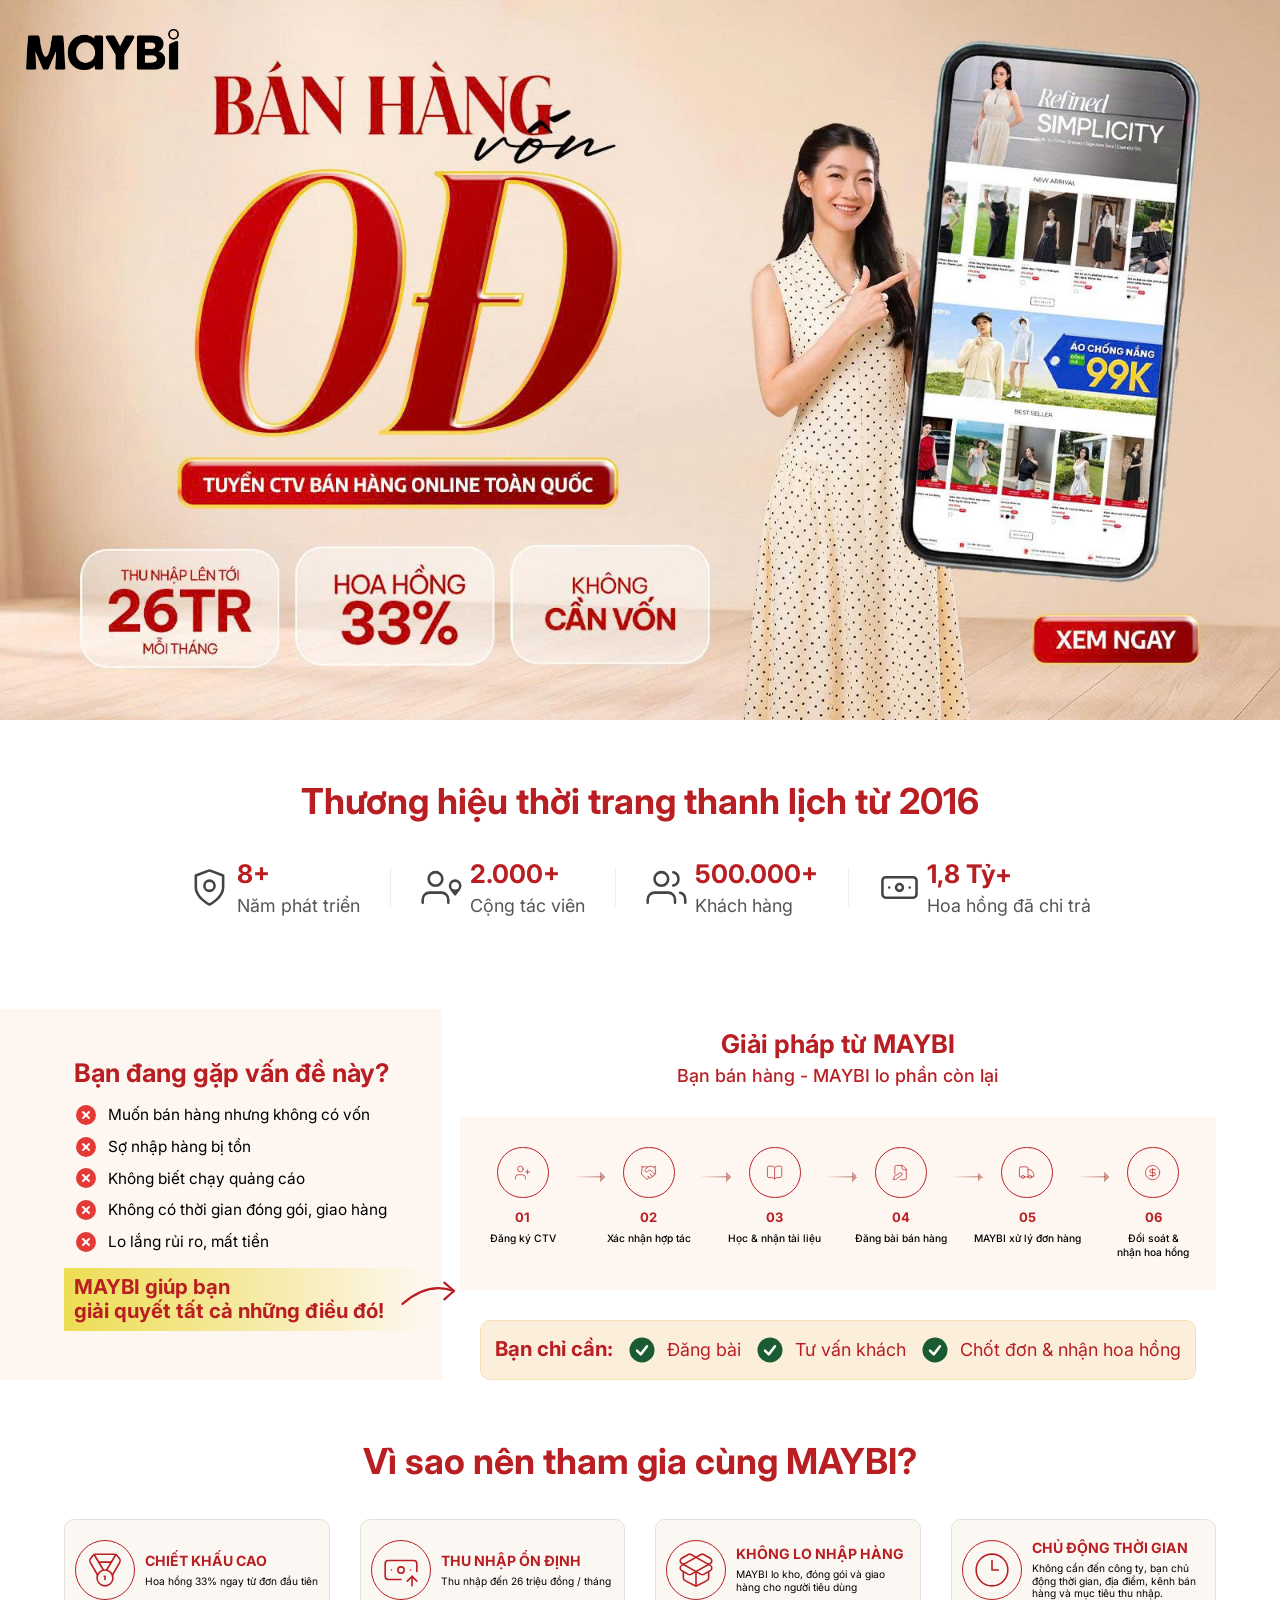
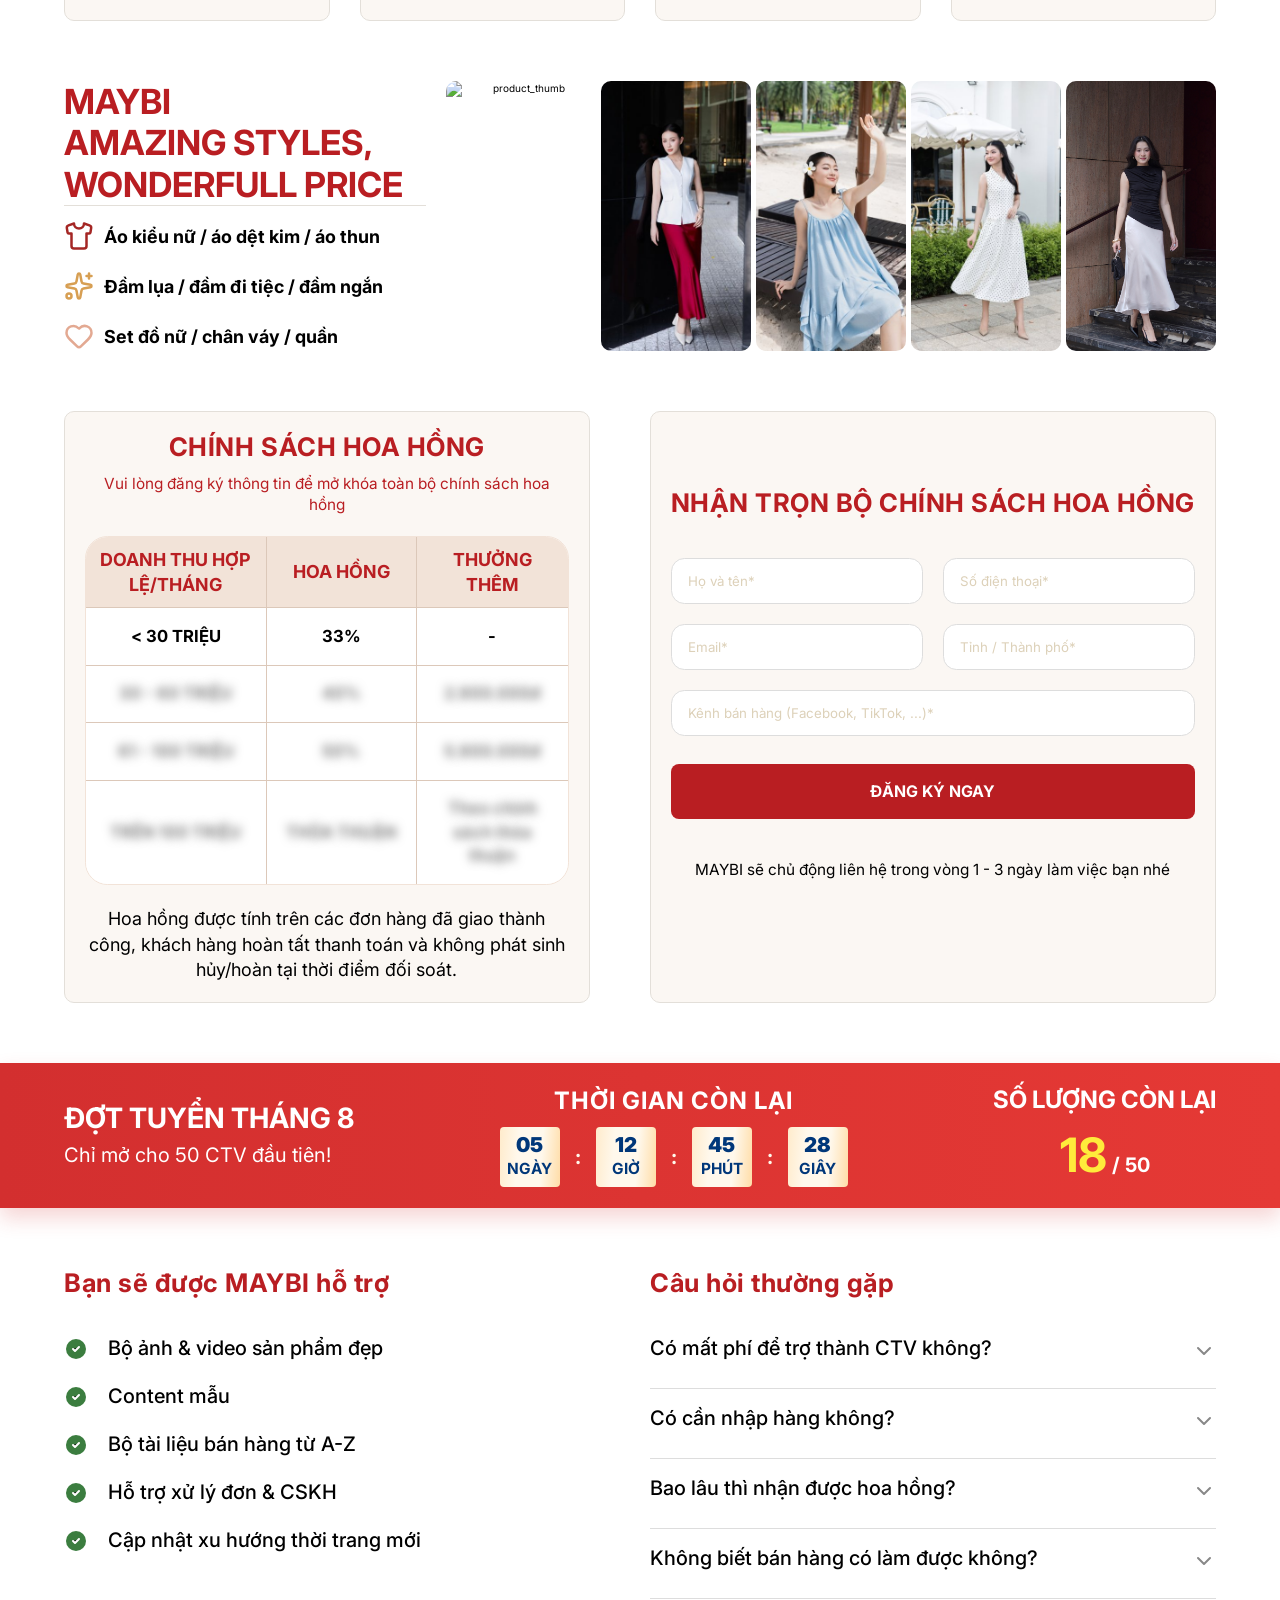
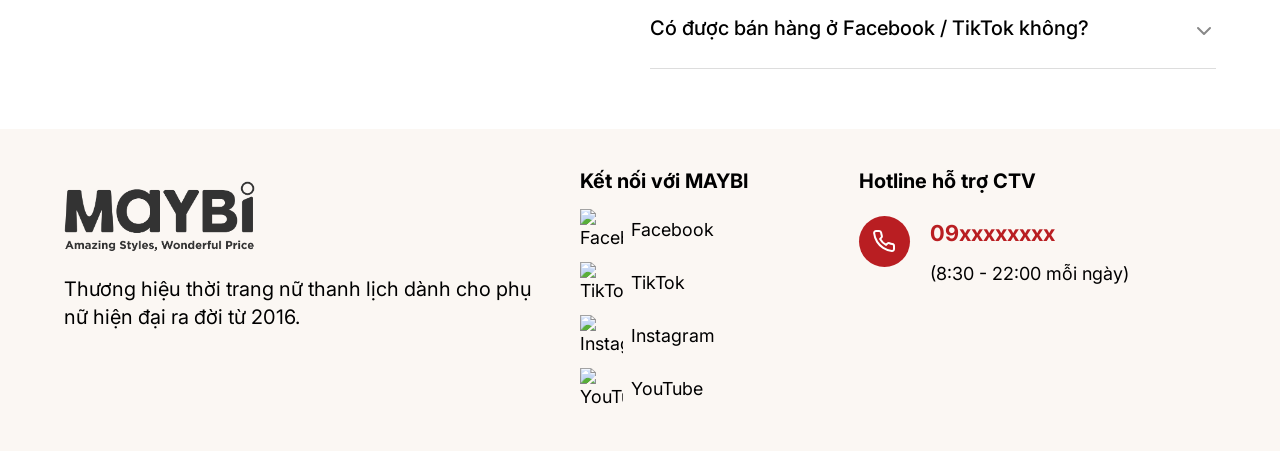
==== index2.html @ 133c983a "js" ====
<!DOCTYPE html>
<html lang="en">

<head>
    <meta charset='utf-8'>
    <meta name='viewport' content='width=device-width, initial-scale=1'>
    <title>Maybi CTV</title>
    <link rel='stylesheet' href='css/default.css'>
    <link rel='stylesheet' href='css/style2.css'>
    <link rel='stylesheet' href='css/responsive2.css'>
</head>

<body>
    <svg style="display: none;">
        <defs>
            <symbol id="icon-years" viewBox="0 0 24 24" fill="none" stroke="currentColor" stroke-width="1.5"
                stroke-linecap="round" stroke-linejoin="round">
                <path d="M12 22s8-4 8-10V5l-8-3-8 3v7c0 6 8 10 8 10z"></path>
                <circle cx="12" cy="11" r="3"></circle>
            </symbol>
            <symbol id="icon-customer" viewBox="0 0 24 24" fill="none" stroke="currentColor" stroke-width="1.5"
                stroke-linecap="round" stroke-linejoin="round">
                <path d="M17 21v-2a4 4 0 0 0-4-4H5a4 4 0 0 0-4 4v2"></path>
                <circle cx="9" cy="7" r="4"></circle>
                <path d="M23 21v-2a4 4 0 0 0-3-3.87"></path>
                <path d="M16 3.13a4 4 0 0 1 0 7.75"></path>
            </symbol>
            <symbol id="icon-order" viewBox="0 0 24 24" fill="none" stroke="currentColor" stroke-width="1.5"
                stroke-linecap="round" stroke-linejoin="round">
                <path
                    d="M21 16V8a2 2 0 0 0-1-1.73l-7-4a2 2 0 0 0-2 0l-7 4A2 2 0 0 0 3 8v8a2 2 0 0 0 1 1.73l7 4a2 2 0 0 0 2 0l7-4A2 2 0 0 0 21 16z">
                </path>
                <polyline points="3.27 6.96 12 12.01 20.73 6.96"></polyline>
                <line x1="12" y1="22.08" x2="12" y2="12"></line>
            </symbol>
            <symbol id="icon-ctv" viewBox="0 0 24 24" fill="none" stroke="currentColor" stroke-width="1.5"
                stroke-linecap="round" stroke-linejoin="round">
                <path d="M16 21v-2a4 4 0 0 0-4-4H5a4 4 0 0 0-4 4v2"></path>
                <circle cx="8.5" cy="7" r="4"></circle>
                <circle cx="20" cy="11" r="3"></circle>
                <path d="M18.1 13.5l1.9 2.5 1.9-2.5"></path>
            </symbol>
            <symbol id="icon-bonus" viewBox="0 0 24 24" fill="none" stroke="currentColor" stroke-width="1.5"
                stroke-linecap="round" stroke-linejoin="round">
                <rect x="2" y="6" width="20" height="12" rx="2"></rect>
                <circle cx="12" cy="12" r="2"></circle>
                <path d="M6 12h.01M18 12h.01"></path>
            </symbol>
            <symbol id="icon-cancel" viewBox="0 0 24 24" fill="none" stroke="currentColor" stroke-width="1.5"
                stroke-linecap="round" stroke-linejoin="round">
                <circle cx="12" cy="12" r="10" fill="#E53935" stroke="none"></circle>
                <path d="M15 9L9 15" stroke="#ffffff" stroke-width="2"></path>
                <path d="M9 9L15 15" stroke="#ffffff" stroke-width="2"></path>
            </symbol>
            <symbol id="icon-curved-arrow" viewBox="0 0 100 50" fill="none" stroke="currentColor" stroke-width="3.5"
                stroke-linecap="round" stroke-linejoin="round">
                <path d="M 10 45 Q 50 10, 90 25"></path>
                <path d="M 75 12 L 90 25 L 75 38"></path>
            </symbol>
            <symbol id="icon-check-circle" viewBox="0 0 24 24" fill="none" stroke="currentColor" stroke-width="1.5"
                stroke-linecap="round" stroke-linejoin="round">
                <circle cx="12" cy="12" r="10" fill="var(--text-green)" stroke="none"></circle>
                <path d="M8 12.5 L11 15.5 L16 9" stroke="#ffffff" stroke-width="2"></path>
            </symbol>
            <!-- shirt -->
            <symbol id="icon-shirt" viewBox="0 0 24 24" fill="none" stroke="currentColor" stroke-width="2"
                stroke-linecap="round" stroke-linejoin="round">
                <path
                    d="M20.38 3.46L16 2a4 4 0 0 1-8 0L3.62 3.46a2 2 0 0 0-1.34 2.23l.58 3.47a1 1 0 0 0 .99.84H6v10c0 1.1.9 2 2 2h8a2 2 0 0 0 2-2V10h2.15a1 1 0 0 0 .99-.84l.58-3.47a2 2 0 0 0-1.34-2.23z" />
            </symbol>
            <!-- sparkles -->
            <symbol id="icon-sparkles" viewBox="0 0 24 24" fill="none" stroke="currentColor" stroke-width="2"
                stroke-linecap="round" stroke-linejoin="round">
                <path
                    d="M11.017 2.814a1 1 0 0 1 1.966 0l1.051 5.558a2 2 0 0 0 1.594 1.594l5.558 1.051a1 1 0 0 1 0 1.966l-5.558 1.051a2 2 0 0 0-1.594 1.594l-1.051 5.558a1 1 0 0 1-1.966 0l-1.051-5.558a2 2 0 0 0-1.594-1.594l-5.558-1.051a1 1 0 0 1 0-1.966l5.558-1.051a2 2 0 0 0 1.594-1.594z" />
                <path d="M20 2v4" />
                <path d="M22 4h-4" />
                <circle cx="4" cy="20" r="2" />
            </symbol>
            <!-- heart -->
            <symbol id="icon-heart" viewBox="0 0 24 24" fill="none" stroke="currentColor" stroke-width="2"
                stroke-linecap="round" stroke-linejoin="round">
                <path
                    d="M2 9.5a5.5 5.5 0 0 1 9.591-3.676.56.56 0 0 0 .818 0A5.49 5.49 0 0 1 22 9.5c0 2.29-1.5 4-3 5.5l-5.492 5.313a2 2 0 0 1-3 .019L5 15c-1.5-1.5-3-3.2-3-5.5" />
            </symbol>
            <!-- medal -->
            <symbol id="icon-medal" viewBox="0 0 24 24" fill="none" stroke="currentColor" stroke-width="1"
                stroke-linecap="round" stroke-linejoin="round">
                <path
                    d="M7.21 15 2.66 7.14a2 2 0 0 1 .13-2.2L4.4 2.8A2 2 0 0 1 6 2h12a2 2 0 0 1 1.6.8l1.6 2.14a2 2 0 0 1 .14 2.2L16.79 15" />
                <path d="M11 12 5.12 2.2" />
                <path d="m13 12 5.88-9.8" />
                <path d="M8 7h8" />
                <circle cx="12" cy="17" r="5" />
                <path d="M12 18v-2h-.5" />
            </symbol>
            <!-- box -->
            <symbol id="icon-box" viewBox="0 0 24 24" fill="none" stroke="currentColor" stroke-width="1"
                stroke-linecap="round" stroke-linejoin="round">
                <path d="M12 22v-9" />
                <path
                    d="M15.17 2.21a1.67 1.67 0 0 1 1.63 0L21 4.57a1.93 1.93 0 0 1 0 3.36L8.82 14.79a1.655 1.655 0 0 1-1.64 0L3 12.43a1.93 1.93 0 0 1 0-3.36z" />
                <path
                    d="M20 13v3.87a2.06 2.06 0 0 1-1.11 1.83l-6 3.08a1.93 1.93 0 0 1-1.78 0l-6-3.08A2.06 2.06 0 0 1 4 16.87V13" />
                <path
                    d="M21 12.43a1.93 1.93 0 0 0 0-3.36L8.83 2.2a1.64 1.64 0 0 0-1.63 0L3 4.57a1.93 1.93 0 0 0 0 3.36l12.18 6.86a1.636 1.636 0 0 0 1.63 0z" />
            </symbol>
            <!-- money -->
            <symbol id="icon-money" viewBox="0 0 24 24" fill="none" stroke="currentColor" stroke-width="1"
                stroke-linecap="round" stroke-linejoin="round">
                <path d="M12 18H4a2 2 0 0 1-2-2V8a2 2 0 0 1 2-2h16a2 2 0 0 1 2 2v5" />
                <path d="M18 12h.01" />
                <path d="M19 22v-6" />
                <path d="m22 19-3-3-3 3" />
                <path d="M6 12h.01" />
                <circle cx="12" cy="12" r="2" />
            </symbol>
            <!-- clock -->
            <symbol id="icon-clock" viewBox="0 0 24 24" fill="none" stroke="currentColor" stroke-width="1"
                stroke-linecap="round" stroke-linejoin="round">
                <circle cx="12" cy="12" r="10" />
                <path d="M12 6v6h4" />
            </symbol>

            <!-- Check icon -->
            <symbol id="icon-check" viewBox="0 0 24 24" fill="none" stroke="currentColor" stroke-width="1"
                stroke-linecap="round" stroke-linejoin="round">
                <polyline points="20 6 9 17 4 12" />
            </symbol>

            <!-- Check Circle icon -->
            <symbol id="icon-check-circle" viewBox="0 0 24 24" fill="none" stroke="currentColor" stroke-width="1"
                stroke-linecap="round" stroke-linejoin="round">
                <path d="M22 11.08V12a10 10 0 1 1-5.93-9.14" />
                <polyline points="22 4 12 14.01 9 11.01" />
            </symbol>

            <!-- Bước 1: Đăng ký trở thành CTV MAYBI -->
            <symbol id="icon-user-plus" viewBox="0 0 24 24" fill="none" stroke="currentColor" stroke-width="1"
                stroke-linecap="round" stroke-linejoin="round">
                <path d="M16 21v-2a4 4 0 0 0-4-4H6a4 4 0 0 0-4 4v2" />
                <circle cx="9" cy="7" r="4" />
                <line x1="19" x2="19" y1="8" y2="14" />
                <line x1="22" x2="16" y1="11" y2="11" />
            </symbol>

            <!-- Bước 2: Kí kết hợp đồng -->
            <symbol id="icon-handshake" viewBox="0 0 24 24" fill="none" stroke="currentColor" stroke-width="1"
                stroke-linecap="round" stroke-linejoin="round">
                <path d="m11 17 2 2a1 1 0 1 0 3-3" />
                <path
                    d="m14 14 2.5 2.5a1 1 0 1 0 3-3l-3.88-3.88a3 3 0 0 0-4.24 0l-.88.88a1 1 0 1 1-3-3l2.81-2.81a5.79 5.79 0 0 1 7.06-.87l.47.28a2 2 0 0 0 1.42.25L21 4" />
                <path d="m21 3 1 11h-2" />
                <path d="M3 3 2 14l6.5 6.5a1 1 0 1 0 3-3" />
                <path d="M3 4h8" />
            </symbol>

            <!-- Bước 3: Nhận tài liệu đào tạo -->
            <symbol id="icon-book-open" viewBox="0 0 24 24" fill="none" stroke="currentColor" stroke-width="1"
                stroke-linecap="round" stroke-linejoin="round">
                <path d="M12 5v16" />
                <path
                    d="M20.001 19A2 2 0 0022 17V5a2 2 0 00-1.999-2L16 3.002A5 5 0 0012 5a5 5 0 00-4-2H4a2 2 0 00-2 2v12a2 2 0 001.999 2H8a5 5 0 014 2 5 5 0 014-2z" />
            </symbol>

            <!-- Bước 4: Đăng bài bán hàng -->
            <symbol id="icon-edit" viewBox="0 0 24 24" fill="none" stroke="currentColor" stroke-width="1"
                stroke-linecap="round" stroke-linejoin="round">
                <path d="M12 22h6a2 2 0 0 0 2-2V7l-5-5H6a2 2 0 0 0-2 2v10" />
                <path d="M14 2v4a2 2 0 0 0 2 2h4" />
                <path d="M10.4 12.6a2 2 0 1 1 3 3L6 21l-4 1 1-4Z" />
            </symbol>

            <!-- Bước 5: Khách hàng đặt đơn -->
            <symbol id="icon-shopping-cart" viewBox="0 0 24 24" fill="none" stroke="currentColor" stroke-width="1"
                stroke-linecap="round" stroke-linejoin="round">
                <circle cx="8" cy="21" r="1" />
                <circle cx="19" cy="21" r="1" />
                <path d="M2.05 2.05h2l2.66 12.42a2 2 0 0 0 2 1.58h9.78a2 2 0 0 0 1.95-1.57l1.65-7.43H5.12" />
            </symbol>

            <!-- Bước 6: Đóng gói và giao hàng -->
            <symbol id="icon-truck" viewBox="0 0 24 24" fill="none" stroke="currentColor" stroke-width="1"
                stroke-linecap="round" stroke-linejoin="round">
                <path d="M14 18V6a2 2 0 0 0-2-2H4a2 2 0 0 0-2 2v11a1 1 0 0 0 1 1h2" />
                <path d="M15 18H9" />
                <path d="M19 18h2a1 1 0 0 0 1-1v-3.65a1 1 0 0 0-.22-.624l-3.48-4.35A1 1 0 0 0 17.52 8H14" />
                <circle cx="17" cy="18" r="2" />
                <circle cx="7" cy="18" r="2" />
            </symbol>

            <!-- Bước 7: Đối soát & nhận hoa hồng -->
            <symbol id="icon-circle-dollar-sign" viewBox="0 0 24 24" fill="none" stroke="currentColor" stroke-width="1"
                stroke-linecap="round" stroke-linejoin="round">
                <circle cx="12" cy="12" r="10" />
                <path d="M16 8h-6a2 2 0 1 0 0 4h4a2 2 0 1 1 0 4H8" />
                <path d="M12 18V6" />
            </symbol>
        </defs>
    </svg>

    <header class="banner-header">
        <img src="./public/images/logo-banner.jpg" alt="Logo Maybi" class="banner-logo">
        <a class="banner-pointer"
            href="https://maybi.com/?utm_source=ctv&utm_medium=landing_page_banner&utm_campaign=banhangvon0d"
            target="_blank">
            <img class="img banner-pointer_thumb" src="./public/images/banner_16x9.jpg" alt="thumb_banner">
        </a>
    </header>
    <section class="section maybi-about">
        <h2 class="about-title">Thương hiệu thời trang thanh lịch <br> từ 2016</h2>
        <div class="about-round">
            <div class="box">
                <div class="box-thumb">
                    <svg class="box-thumb-img">
                        <use href="#icon-years"></use>
                    </svg>
                </div>
                <div class="box-info">
                    <h4>8+</h4>
                    <h5>Năm phát triển</h5>
                </div>
            </div>
            <div class="box-divider"></div>
            <div class="box">
                <div class="box-thumb">
                    <svg class="box-thumb-img">
                        <use href="#icon-ctv"></use>
                    </svg>
                </div>
                <div class="box-info">
                    <h4>2.000+</h4>
                    <h5>Cộng tác viên</h5>
                </div>
            </div>

            <div class="box-divider"></div>

            <div class="box">
                <div class="box-thumb">
                    <svg class="box-thumb-img">
                        <use href="#icon-customer"></use>
                    </svg>
                </div>
                <div class="box-info">
                    <h4>500.000+</h4>
                    <h5>Khách hàng</h5>
                </div>
            </div>

            <div class="box-divider"></div>

            <div class="box">
                <div class="box-thumb">
                    <svg class="box-thumb-img">
                        <use href="#icon-bonus"></use>
                    </svg>
                </div>
                <div class="box-info">
                    <h4>1,8 Tỷ+</h4>
                    <h5>Hoa hồng đã chi trả</h5>
                </div>
            </div>
        </div>
    </section>

    <section class="section maybi-solution">
        <div class="solution">
            <h2>Bạn đang gặp vấn đề này?</h2>
            <ul class="problem-list">
                <li class="problem-item">
                    <div class="problem-icon">
                        <svg class="box-thumb-img">
                            <use href="#icon-cancel"></use>
                        </svg>
                    </div>
                    <p>Muốn bán hàng nhưng không có vốn</p>
                </li>
                <li class="problem-item">
                    <div class="problem-icon">
                        <svg class="box-thumb-img">
                            <use href="#icon-cancel"></use>
                        </svg>
                    </div>
                    <p>Sợ nhập hàng bị tồn</p>
                </li>
                <li class="problem-item">
                    <div class="problem-icon">
                        <svg class="box-thumb-img">
                            <use href="#icon-cancel"></use>
                        </svg>
                    </div>
                    <p>Không biết chạy quảng cáo</p>
                </li>
                <li class="problem-item">
                    <div class="problem-icon">
                        <svg class="box-thumb-img">
                            <use href="#icon-cancel"></use>
                        </svg>
                    </div>
                    <p>Không có thời gian đóng gói, giao hàng</p>
                </li>
                <li class="problem-item">
                    <div class="problem-icon">
                        <svg class="box-thumb-img">
                            <use href="#icon-cancel"></use>
                        </svg>
                    </div>
                    <p>Lo lắng rủi ro, mất tiền</p>
                </li>
            </ul>
            <div class="problem-conclusion">
                <h3>MAYBI giúp bạn <br> giải quyết tất cả những điều đó!</h3>
                <svg class="arrow-pointer">
                    <use href="#icon-curved-arrow"></use>
                </svg>
            </div>
        </div>
        <div class="solutions">
            <div class="solutions-content">
                <h2>Giải pháp từ MAYBI</h2>
                <h3>Bạn bán hàng - MAYBI lo phần còn lại</h3>
                <div class="solutions-list">
                    <!-- Step 1 -->
                    <div class="solution-item">
                        <div class="solution-icon box-thumb"><svg>
                                <use href="#icon-user-plus"></use>
                            </svg></div>
                        <div class="solution-number">01</div>
                        <div class="solution-text">Đăng ký CTV</div>
                    </div>
                    <!-- Step 2 -->
                    <div class="solution-item ">
                        <div class="solution-icon"><svg>
                                <use href="#icon-handshake"></use>
                            </svg></div>
                        <div class="solution-number">02</div>
                        <div class="solution-text">Xác nhận hợp tác</div>
                    </div>
                    <!-- Step 3 -->
                    <div class="solution-item ">
                        <div class="solution-icon"><svg>
                                <use href="#icon-book-open"></use>
                            </svg></div>
                        <div class="solution-number">03</div>
                        <div class="solution-text">Học & nhận tài liệu</div>
                    </div>
                    <!-- Step 4 -->
                    <div class="solution-item ">
                        <div class="solution-icon"><svg>
                                <use href="#icon-edit"></use>
                            </svg></div>
                        <div class="solution-number">04</div>
                        <div class="solution-text">Đăng bài bán hàng</div>
                    </div>
                    <!-- Step 6 -->
                    <div class="solution-item ">
                        <div class="solution-icon"><svg>
                                <use href="#icon-truck"></use>
                            </svg></div>
                        <div class="solution-number">05</div>
                        <div class="solution-text">MAYBI xử lý đơn hàng</div>
                    </div>
                    <!-- Step 7 -->
                    <div class="solution-item ">
                        <div class="solution-icon"><svg>
                                <use href="#icon-circle-dollar-sign"></use>
                            </svg></div>
                        <div class="solution-number">06</div>
                        <div class="solution-text">Đối soát & <br>nhận hoa hồng</div>
                    </div>
                </div>
            </div>
            <div class="solutions-steps">
                <p class="steps-title">Bạn chỉ cần:</p>
                <div class="step-item">
                    <svg class="step-item-img">
                        <use href="#icon-check-circle"></use>
                    </svg>
                    <p>Đăng bài</p>
                </div>
                <div class="step-item">
                    <svg class="step-item-img">
                        <use href="#icon-check-circle"></use>
                    </svg>
                    <p>Tư vấn khách</p>
                </div>
                <div class="step-item">
                    <svg class="step-item-img">
                        <use href="#icon-check-circle"></use>
                    </svg>
                    <p>Chốt đơn & nhận hoa hồng</p>
                </div>
            </div>
        </div>
    </section>
    <!-- vì sao chọn maybi -->
    <section class="section maybi-benefit">
        <h2 class="benefit-title">Vì sao nên tham gia cùng MAYBI?</h2>
        <div class="benefit-list">
            <!-- 1st item -->
            <div class="benefits_item">
                <div class="benefits_item-hd">
                    <svg class="benefits_icon">
                        <use href="#icon-medal"></use>
                    </svg>
                </div>
                <div class="benefits_item-bd">
                    <h3 class="benefits_item-ttl">CHIẾT KHẤU CAO</h3>
                    <h4 class="benefits_item-desc">Hoa hồng 33% ngay từ đơn đầu tiên</h4>
                </div>
            </div>
            <!-- 2nd item -->
            <div class="benefits_item">
                <div class="benefits_item-hd">
                    <svg class="benefits_icon">
                        <use href="#icon-money"></use>
                    </svg>
                </div>
                <div class="benefits_item-bd">
                    <h3 class="benefits_item-ttl">THU NHẬP ỔN ĐỊNH</h3>
                    <h4 class="benefits_item-desc">Thu nhập đến 26 triệu đồng / tháng</h4>
                </div>
            </div>
            <!-- 3rd item -->
            <div class="benefits_item">
                <div class="benefits_item-hd">
                    <svg class="benefits_icon">
                        <use href="#icon-box"></use>
                    </svg>
                </div>
                <div class="benefits_item-bd">
                    <h3 class="benefits_item-ttl">KHÔNG LO NHẬP HÀNG</h3>
                    <h4 class="benefits_item-desc">MAYBI lo kho, đóng gói và giao hàng cho người tiêu dùng</h4>
                </div>
            </div>
            <!-- 4th item -->
            <div class="benefits_item">
                <div class="benefits_item-hd">
                    <svg class="benefits_icon">
                        <use href="#icon-clock"></use>
                    </svg>
                </div>
                <div class="benefits_item-bd">
                    <h3 class="benefits_item-ttl">CHỦ ĐỘNG THỜI GIAN</h3>
                    <h4 class="benefits_item-desc">Không cần đến công ty, bạn chủ động thời gian, địa điểm, kênh bán
                        hàng và mục tiêu thu nhập.</h4>
                </div>
            </div>
        </div>
    </section>

    <section class="section maybi-categories">
        <div class="categories">
            <div class="categories_info ">
                <h2 class="categories_title">MAYBI<br>AMAZING STYLES, WONDERFULL PRICE</h2>
                <ul class="categories_list">
                    <li class="categories_item">
                        <div class="categories_card">
                            <svg class="categories_icon" viewBox="0 0 24 24" style="color: #a42624;">
                                <use href="#icon-shirt"></use>
                            </svg>
                            <span class="categories_name">Áo kiểu nữ / áo dệt kim / áo thun</span>
                        </div>
                    </li>
                    <li class="categories_item">
                        <div class="categories_card">
                            <svg class="categories_icon" viewBox="0 0 24 24" style="color: #d79f53;">
                                <use href="#icon-sparkles"></use>
                            </svg>
                            <span class="categories_name">Đầm lụa / đầm đi tiệc / đầm ngắn</span>
                        </div>
                    </li>
                    <li class="categories_item">
                        <div class="categories_card">
                            <svg class="categories_icon" viewBox="0 0 24 24" style="color: #e3a992;">
                                <use href="#icon-heart"></use>
                            </svg>
                            <span class="categories_name">Set đồ nữ / chân váy / quần
                            </span>
                        </div>
                    </li>
                </ul>
            </div>
            <div class="categories_gallery ">
                <img class="categories_thumb " src="./public/images/product_anh1.jpg" alt="product_thumb">
                <img class="categories_thumb " src="./public/images/product_anh2.jpg" alt="product_thumb">
                <img class="categories_thumb " src="./public/images/product_anh3.jpg" alt="product_thumb">
                <img class="categories_thumb " src="./public/images/product_anh4.jpg" alt="product_thumb">
                <img class="categories_thumb " src="./public/images/product_anh5.jpg" alt="product_thumb">
            </div>
        </div>
    </section>

    <section class="section maybi-commission">
        <div class="policy-layout">
            <div class="policy-zone-left">
                <div class="policy-card">
                    <div class="policy-header">
                        <h2 class="section-title">CHÍNH SÁCH HOA HỒNG</h2>
                        <p>Vui lòng đăng ký thông tin để mở khóa toàn bộ chính sách hoa hồng</p>
                    </div>

                    <div class="policy-table-wrapper">
                        <table class="policy-table">
                            <thead class="policy-table-head">
                                <tr>
                                    <th>DOANH THU HỢP LỆ/THÁNG</th>
                                    <th>HOA HỒNG</th>
                                    <th>THƯỞNG THÊM</th>
                                </tr>
                            </thead>
                            <tbody>
                                <tr class="policy-row">
                                    <td class="policy-cell">&lt; 30 TRIỆU</td>
                                    <td class="policy-cell">33%</td>
                                    <td class="policy-cell">-</td>
                                </tr>
                                <tr class="policy-row blur-row">
                                    <td class="policy-cell">30 - 60 TRIỆU</td>
                                    <td class="policy-cell">40%</td>
                                    <td class="policy-cell">2.900.000đ</td>
                                </tr>
                                <tr class="policy-row blur-row">
                                    <td class="policy-cell">61 - 100 TRIỆU</td>
                                    <td class="policy-cell">50%</td>
                                    <td class="policy-cell">5.900.000đ</td>
                                </tr>
                                <tr class="policy-row blur-row">
                                    <td class="policy-cell">TRÊN 100 TRIỆU</td>
                                    <td class="policy-cell">THỎA THUẬN</td>
                                    <td class="policy-cell">Theo chính sách thỏa thuận</td>
                                </tr>
                            </tbody>
                        </table>
                    </div>
                    <p class="policy-footnote">
                        Hoa hồng được tính trên các đơn hàng đã giao thành công, khách hàng hoàn tất thanh toán và không
                        phát sinh hủy/hoàn tại thời điểm đối soát.
                    </p>
                </div>
            </div>

            <div class="policy-zone-right">
                <div class="policy-card register-card">
                    <h2 class="section-title">NHẬN TRỌN BỘ CHÍNH SÁCH HOA HỒNG</h2>
                    <form class="register-form" id="maybi-registration-form">
                        <div class="form-row">
                            <input type="text" name="ho_ten" placeholder="Họ và tên*" class="form-input" required>
                            <input type="tel" name="so_dien_thoai" placeholder="Số điện thoại*" class="form-input"
                                required>
                        </div>
                        <div class="form-row">
                            <input type="email" name="email" placeholder="Email*" class="form-input" required>
                            <input type="text" name="tinh_thanh" placeholder="Tỉnh / Thành phố*" class="form-input"
                                required>
                        </div>
                        <div class="form-row">
                            <input type="text" name="kenh_ban_hang" placeholder="Kênh bán hàng (Facebook, TikTok, ...)*"
                                class="form-input" required>
                        </div>
                        <button type="submit" class="register-submit" id="submit-btn">ĐĂNG KÝ NGAY</button>
                    </form>
                    <p class="register-note">MAYBI sẽ chủ động liên hệ trong vòng 1 - 3 ngày làm việc bạn nhé</p>
                </div>
            </div>
        </div>
    </section>

    <!-- Zone 3: Countdown -->
    <section class="section maybi-countdown-section">
        <div class="countdown-banner">
            <div class="countdown-left">
                <h3 class="countdown-title">ĐỢT TUYỂN THÁNG 8</h3>
                <p class="countdown-subtitle">Chỉ mở cho 50 CTV đầu tiên!</p>
            </div>

            <div class="countdown-center">
                <div class="countdown-label">THỜI GIAN CÒN LẠI</div>
                <div class="countdown-timer">
                    <div class="countdown-item">
                        <span class="countdown-number">05</span>
                        <span class="countdown-unit" style="display: block;">NGÀY</span>
                    </div>
                    <div class="countdown-separator">:</div>
                    <div class="countdown-item">
                        <span class="countdown-number">12</span>
                        <span class="countdown-unit" style="display: block;">GIỜ</span>
                    </div>
                    <div class="countdown-separator">:</div>
                    <div class="countdown-item">
                        <span class="countdown-number">45</span>
                        <span class="countdown-unit" style="display: block;">PHÚT</span>
                    </div>
                    <div class="countdown-separator">:</div>
                    <div class="countdown-item">
                        <span class="countdown-number">30</span>
                        <span class="countdown-unit" style="display: block;">GIÂY</span>
                    </div>
                </div>
            </div>

            <div class="countdown-right">
                <div class="slots-label">SỐ LƯỢNG CÒN LẠI</div>
                <div class="slots-count"><span class="highlight">18</span> / 50</div>
            </div>
        </div>
    </section>


    <section class="section maybi-support-faq">
        <div class="support-faq-container">
            <!-- Zone 1: Hỗ trợ -->
            <div class="support-zone">
                <h2 class="section-title">Bạn sẽ được MAYBI hỗ trợ</h2>
                <ul class="support-list">
                    <li>
                        <svg class="icon-check-circle" viewBox="0 0 24 24">
                            <circle cx="12" cy="12" r="10" fill="#3B7D3F" />
                            <path d="M9 12l2 2 4-4" stroke="white" stroke-width="2" stroke-linecap="round"
                                stroke-linejoin="round" />
                        </svg>
                        Bộ ảnh & video sản phẩm đẹp
                    </li>
                    <li>
                        <svg class="icon-check-circle" viewBox="0 0 24 24">
                            <circle cx="12" cy="12" r="10" fill="#3B7D3F" />
                            <path d="M9 12l2 2 4-4" stroke="white" stroke-width="2" stroke-linecap="round"
                                stroke-linejoin="round" />
                        </svg>
                        Content mẫu
                    </li>
                    <li>
                        <svg class="icon-check-circle" viewBox="0 0 24 24">
                            <circle cx="12" cy="12" r="10" fill="#3B7D3F" />
                            <path d="M9 12l2 2 4-4" stroke="white" stroke-width="2" stroke-linecap="round"
                                stroke-linejoin="round" />
                        </svg>
                        Bộ tài liệu bán hàng từ A-Z
                    </li>
                    <li>
                        <svg class="icon-check-circle" viewBox="0 0 24 24">
                            <circle cx="12" cy="12" r="10" fill="#3B7D3F" />
                            <path d="M9 12l2 2 4-4" stroke="white" stroke-width="2" stroke-linecap="round"
                                stroke-linejoin="round" />
                        </svg>
                        Hỗ trợ xử lý đơn & CSKH
                    </li>
                    <li>
                        <svg class="icon-check-circle" viewBox="0 0 24 24">
                            <circle cx="12" cy="12" r="10" fill="#3B7D3F" />
                            <path d="M9 12l2 2 4-4" stroke="white" stroke-width="2" stroke-linecap="round"
                                stroke-linejoin="round" />
                        </svg>
                        Cập nhật xu hướng thời trang mới
                    </li>
                </ul>
            </div>

            <!-- Zone 2: FAQ -->
            <div class="faq-zone">
                <h2 class="section-title">Câu hỏi thường gặp</h2>
                <div class="faq-list">
                    <details class="faq-item">
                        <summary>Có mất phí để trợ thành CTV không?</summary>
                        <div class="faq-content">Không. Chương trình Cộng tác viên MAYBI hoàn toàn miễn phí. Bạn không
                            cần đóng bất kỳ khoản phí đăng ký hay phí duy trì nào để bắt đầu.</div>
                    </details>
                    <details class="faq-item">
                        <summary>Có cần nhập hàng không?</summary>
                        <div class="faq-content">Không. Bạn không cần nhập hàng hay ôm tồn kho. MAYBI sẽ chịu trách
                            nhiệm quản lý sản phẩm, đóng gói, giao hàng và chăm sóc sau bán hàng.</div>
                    </details>
                    <details class="faq-item">
                        <summary>Bao lâu thì nhận được hoa hồng?</summary>
                        <div class="faq-content">Hoa hồng sẽ được đối soát và thanh toán theo chính sách của MAYBI sau
                            khi đơn hàng được giao thành công và hoàn tất thời gian đối soát.</div>
                    </details>
                    <details class="faq-item">
                        <summary>Không biết bán hàng có làm được không?</summary>
                        <div class="faq-content">Hoàn toàn được. Dù bạn chưa từng bán hàng online, MAYBI sẽ cung cấp
                            hình ảnh, video, nội dung mẫu và hướng dẫn từng bước để bạn dễ dàng bắt đầu. Đội ngũ hỗ trợ
                            luôn sẵn sàng đồng hành trong quá trình bán hàng.</div>
                    </details>
                    <details class="faq-item">
                        <summary>Có được bán hàng ở Facebook / TikTok không?</summary>
                        <div class="faq-content">Có. Bạn có thể chủ động bán hàng trên Facebook, TikTok, Zalo, Instagram
                            hoặc các kênh online khác. MAYBI khuyến khích bạn tận dụng nền tảng phù hợp để tiếp cận
                            nhiều khách hàng hơn.</div>
                    </details>
                </div>
            </div>
        </div>
    </section>





    <!-- footer -->
    <footer class="section maybi-footer">
        <div>
            <div class="footer-thumb">
                <img src="./public/images/LOGO_BLACK@300x-8.png" alt="Maybi" class="footer-logo">
            </div>
            <p class="footer-desc">Thương hiệu thời trang nữ thanh lịch dành cho phụ nữ hiện đại ra đời từ 2016.</p>
        </div>


        <div class="footer-connect">
            <h4 class="footer-title">Kết nối với MAYBI</h4>
            <ul class="footer-social">
                <li><a href="https://www.facebook.com/maybi.official" target="_blank" class="social-link"><img
                            src="https://img.icons8.com/color/48/000000/facebook-new.png" alt="Facebook"
                            class="social-icon"> Facebook</a></li>
                <li><a href="https://www.tiktok.com/@maybifashion" target="_blank" class="social-link"><img
                            src="https://img.icons8.com/color/48/000000/tiktok--v1.png" alt="TikTok"
                            class="social-icon">
                        TikTok</a></li>
                <li><a href="https://www.instagram.com/maybi_official" target="_blank" class="social-link"><img
                            src="https://img.icons8.com/color/48/000000/instagram-new--v1.png" alt="Instagram"
                            class="social-icon"> Instagram</a></li>
                <li><a href="https://www.youtube.com/@thoitrangmaybi4893/featured" target="_blank"
                        class="social-link"><img src="https://img.icons8.com/color/48/000000/youtube-play.png"
                            alt="YouTube" class="social-icon">
                        YouTube</a></li>
            </ul>
        </div>
        <div class="footer-support">
            <h4 class="footer-title">Hotline hỗ trợ CTV</h4>
            <div class="footer-hotline">
                <div class="hotline-icon-wrapper">
                    <svg class="hotline-icon" viewBox="0 0 24 24" fill="none" stroke="currentColor" stroke-width="2"
                        stroke-linecap="round" stroke-linejoin="round">
                        <path
                            d="M22 16.92v3a2 2 0 0 1-2.18 2 19.79 19.79 0 0 1-8.63-3.07 19.5 19.5 0 0 1-6-6 19.79 19.79 0 0 1-3.07-8.67A2 2 0 0 1 4.11 2h3a2 2 0 0 1 2 1.72 12.84 12.84 0 0 0 .7 2.81 2 2 0 0 1-.45 2.11L8.09 9.91a16 16 0 0 0 6 6l1.27-1.27a2 2 0 0 1 2.11-.45 12.84 12.84 0 0 0 2.81.7A2 2 0 0 1 22 16.92z">
                        </path>
                    </svg>
                </div>
                <div class="hotline-info">
                    <div class="hotline-number">09xxxxxxxx</div>
                    <div class="hotline-time">(8:30 - 22:00 mỗi ngày)</div>
                </div>
            </div>
        </div>
    </footer>
    <script src="./js/countdown.js"></script>
    <script type="text/javascript" src="js/main.js"></script>
</body>

</html>
---- css/default.css ----
@import url("https://fonts.googleapis.com/css2?family=Inter:wght@100;200;300;400;500;600;700&display=swap");

* {
  box-sizing: border-box;
  margin: 0;
  padding: 0;
  font-family: "Inter", sans-serif;
}

:root {
  --red: #950505;
  --black: #000000;
  --white: #fff;
  --pink: #ea84ab;
  --pink-hover: #dd0071;
  --primary: rgb(91, 197, 242);
  --secondary: rgb(20, 30, 210);
  --dark-blue: rgb(0, 55, 122);
  --bg-blue: #b7edff;
  --black-opacity2: rgba(0, 0, 0, 0.8);
  --shadow-1: 0px 6px 34px rgba(215, 216, 222, 0.41);
  --input-border-custom: #ced4da;
  --bg-content: #fdfaf5;
  --bg-list: rgba(242, 227, 216, 0.3);
  --text-green: #1b5b31;
  --text-gray: #364f42;
  --bg-pink: #fef7f1;
  --text-red: #b91e22;
  --yellow: #ffeb3b;
}

body {
  line-height: 1.4;
  overflow-x: hidden;
  font-family: "SourceSansPro", sans-serif;
}

html {
  scroll-behavior: smooth;
  font-size: 62.5%;
}

.border {
  border: 1px solid var(--black);
}

textarea:focus,
input:focus,
select:focus,
button:focus {
  outline: none;
}

::placeholder {
  /* Chrome, Firefox, Opera, Safari 10.1+ */
  color: #ddd1b9;
  opacity: 1;
  /* Firefox */
}

:-ms-input-placeholder {
  /* Internet Explorer 10-11 */
  color: #ddd1b9;
}

::-ms-input-placeholder {
  /* Microsoft Edge */
  color: #ddd1b9;
}

*,
*:before,
*:after {
  box-sizing: border-box;
  -moz-box-sizing: border-box;
  -webkit-box-sizing: border-box;
}

a {
  text-decoration: none;
}

a,
button {
  color: inherit;
  line-height: inherit;
  text-decoration: none;
  cursor: pointer;
}

p {
  margin-top: 0;
  margin-bottom: 1rem;
}

img {
  -ms-interpolation-mode: bicubic;
  border: 0;
  vertical-align: middle;
  max-width: 100%;
  height: auto;
}

h1,
h2,
h3,
h4,
h5,
h6 {
  margin-top: 0px;
  line-height: 1.2;
}

ul {
  list-style: outside none none;
  margin: 0;
  padding: 0;
}

p:last-child {
  margin-bottom: 0;
}

/*--------------------------------------------------------------default--*/
.container {
  margin: 0 auto;
  width: 100%;
  position: relative;
}

/* Container */

@media (min-width: 576px) {
  .container,
  .container-sm {
    padding-left: 10px;
    padding-right: 10px;
    max-width: 90% !important;
  }
}

@media (min-width: 768px) {
  .container {
    padding: 0;
    max-width: 720px !important;
  }
}

@media (min-width: 992px) {
  .container,
  .container-lg,
  .container-md,
  .container-sm {
    padding: 0;
    max-width: 879px !important;
  }
}

@media (min-width: 1199px) {
  .container,
  .container-lg,
  .container-md,
  .container-sm,
  .container-xl {
    padding: 0;
    max-width: 1100px !important;
  }
}

@media (min-width: 1400px) {
  .container,
  .container-lg,
  .container-md,
  .container-sm,
  .container-xl {
    padding: 0;
    max-width: 1290px !important;
  }
}

@media (min-width: 1600px) {
  .container,
  .container-lg,
  .container-md,
  .container-sm,
  .container-xl {
    padding: 0;
    max-width: 1290px !important;
  }
}

.grid-2 {
  display: grid;
  grid-template-columns: 1fr 1fr;
  flex-wrap: wrap;
}

.d-flex {
  display: flex;
}

.xs-block {
  display: none !important;
}
@media (max-width: 575px) {
  .xs-block {
    display: block;
  }
}

.gap-1 {
  gap: 1em;
}
.gap-2 {
  gap: 2em;
}

.row {
  --bs-gutter-x: 1.5rem;
  --bs-gutter-y: 0;
  display: flex;
  flex-wrap: wrap;
  margin-top: calc(var(--bs-gutter-y) * -1);
  margin-right: calc(var(--bs-gutter-x) * -0.5);
  margin-left: calc(var(--bs-gutter-x) * -0.5);
}

.row > * {
  flex-shrink: 0;
  width: 100%;
  max-width: 100%;
  padding-right: calc(var(--bs-gutter-x) * 0.5);
  padding-left: calc(var(--bs-gutter-x) * 0.5);
  margin-top: var(--bs-gutter-y);
}

.col {
  flex: 1 0 0%;
}

.row-cols-auto > * {
  flex: 0 0 auto;
  width: auto;
}

.row-cols-1 > * {
  flex: 0 0 auto;
  width: 100%;
}

.row-cols-2 > * {
  flex: 0 0 auto;
  width: 50%;
}

.row-cols-3 > * {
  flex: 0 0 auto;
  width: 33.3333333333%;
}

.row-cols-4 > * {
  flex: 0 0 auto;
  width: 25%;
}

.row-cols-5 > * {
  flex: 0 0 auto;
  width: 20%;
}

.row-cols-6 > * {
  flex: 0 0 auto;
  width: 16.6666666667%;
}

@media (min-width: 576px) {
  .col-sm {
    flex: 1 0 0%;
  }

  .row-cols-sm-auto > * {
    flex: 0 0 auto;
    width: auto;
  }

  .row-cols-sm-1 > * {
    flex: 0 0 auto;
    width: 100%;
  }

  .row-cols-sm-2 > * {
    flex: 0 0 auto;
    width: 50%;
  }

  .row-cols-sm-3 > * {
    flex: 0 0 auto;
    width: 33.3333333333%;
  }

  .row-cols-sm-4 > * {
    flex: 0 0 auto;
    width: 25%;
  }

  .row-cols-sm-5 > * {
    flex: 0 0 auto;
    width: 20%;
  }

  .row-cols-sm-6 > * {
    flex: 0 0 auto;
    width: 16.6666666667%;
  }
}

@media (min-width: 768px) {
  .col-md {
    flex: 1 0 0%;
  }

  .row-cols-md-auto > * {
    flex: 0 0 auto;
    width: auto;
  }

  .row-cols-md-1 > * {
    flex: 0 0 auto;
    width: 100%;
  }

  .row-cols-md-2 > * {
    flex: 0 0 auto;
    width: 50%;
  }

  .row-cols-md-3 > * {
    flex: 0 0 auto;
    width: 33.3333333333%;
  }

  .row-cols-md-4 > * {
    flex: 0 0 auto;
    width: 25%;
  }

  .row-cols-md-5 > * {
    flex: 0 0 auto;
    width: 20%;
  }

  .row-cols-md-6 > * {
    flex: 0 0 auto;
    width: 16.6666666667%;
  }
}

@media (min-width: 992px) {
  .col-lg {
    flex: 1 0 0%;
  }

  .row-cols-lg-auto > * {
    flex: 0 0 auto;
    width: auto;
  }

  .row-cols-lg-1 > * {
    flex: 0 0 auto;
    width: 100%;
  }

  .row-cols-lg-2 > * {
    flex: 0 0 auto;
    width: 50%;
  }

  .row-cols-lg-3 > * {
    flex: 0 0 auto;
    width: 33.3333333333%;
  }

  .row-cols-lg-4 > * {
    flex: 0 0 auto;
    width: 25%;
  }

  .row-cols-lg-5 > * {
    flex: 0 0 auto;
    width: 20%;
  }

  .row-cols-lg-6 > * {
    flex: 0 0 auto;
    width: 16.6666666667%;
  }
}

@media (min-width: 1200px) {
  .col-xl {
    flex: 1 0 0%;
  }

  .row-cols-xl-auto > * {
    flex: 0 0 auto;
    width: auto;
  }

  .row-cols-xl-1 > * {
    flex: 0 0 auto;
    width: 100%;
  }

  .row-cols-xl-2 > * {
    flex: 0 0 auto;
    width: 50%;
  }

  .row-cols-xl-3 > * {
    flex: 0 0 auto;
    width: 33.3333333333%;
  }

  .row-cols-xl-4 > * {
    flex: 0 0 auto;
    width: 25%;
  }

  .row-cols-xl-5 > * {
    flex: 0 0 auto;
    width: 20%;
  }

  .row-cols-xl-6 > * {
    flex: 0 0 auto;
    width: 16.6666666667%;
  }
}

@media (min-width: 1400px) {
  .col-xxl {
    flex: 1 0 0%;
  }

  .row-cols-xxl-auto > * {
    flex: 0 0 auto;
    width: auto;
  }

  .row-cols-xxl-1 > * {
    flex: 0 0 auto;
    width: 100%;
  }

  .row-cols-xxl-2 > * {
    flex: 0 0 auto;
    width: 50%;
  }

  .row-cols-xxl-3 > * {
    flex: 0 0 auto;
    width: 33.3333333333%;
  }

  .row-cols-xxl-4 > * {
    flex: 0 0 auto;
    width: 25%;
  }

  .row-cols-xxl-5 > * {
    flex: 0 0 auto;
    width: 20%;
  }

  .row-cols-xxl-6 > * {
    flex: 0 0 auto;
    width: 16.6666666667%;
  }
}

.col-auto {
  flex: 0 0 auto;
  width: auto;
}

.col-1 {
  flex: 0 0 auto;
  width: 8.33333333%;
}

.col-2 {
  flex: 0 0 auto;
  width: 16.66666667%;
}

.col-3 {
  flex: 0 0 auto;
  width: 25%;
}

.col-4 {
  flex: 0 0 auto;
  width: 33.33333333%;
}

.col-5 {
  flex: 0 0 auto;
  width: 41.66666667%;
}

.col-6 {
  flex: 0 0 auto;
  width: 50%;
}

.col-7 {
  flex: 0 0 auto;
  width: 58.33333333%;
}

.col-8 {
  flex: 0 0 auto;
  width: 66.66666667%;
}

.col-9 {
  flex: 0 0 auto;
  width: 75%;
}

.col-10 {
  flex: 0 0 auto;
  width: 83.33333333%;
}

.col-11 {
  flex: 0 0 auto;
  width: 91.66666667%;
}

.col-12 {
  flex: 0 0 auto;
  width: 100%;
}

.offset-1 {
  margin-left: 8.33333333%;
}

.offset-2 {
  margin-left: 16.66666667%;
}

.offset-3 {
  margin-left: 25%;
}

.offset-4 {
  margin-left: 33.33333333%;
}

.offset-5 {
  margin-left: 41.66666667%;
}

.offset-6 {
  margin-left: 50%;
}

.offset-7 {
  margin-left: 58.33333333%;
}

.offset-8 {
  margin-left: 66.66666667%;
}

.offset-9 {
  margin-left: 75%;
}

.offset-10 {
  margin-left: 83.33333333%;
}

.offset-11 {
  margin-left: 91.66666667%;
}
@media (min-width: 576px) {
  .col-sm-auto {
    flex: 0 0 auto;
    width: auto;
  }

  .col-sm-1 {
    flex: 0 0 auto;
    width: 8.33333333%;
  }

  .col-sm-2 {
    flex: 0 0 auto;
    width: 16.66666667%;
  }

  .col-sm-3 {
    flex: 0 0 auto;
    width: 25%;
  }

  .col-sm-4 {
    flex: 0 0 auto;
    width: 33.33333333%;
  }

  .col-sm-5 {
    flex: 0 0 auto;
    width: 41.66666667%;
  }

  .col-sm-6 {
    flex: 0 0 auto;
    width: 50%;
  }

  .col-sm-7 {
    flex: 0 0 auto;
    width: 58.33333333%;
  }

  .col-sm-8 {
    flex: 0 0 auto;
    width: 66.66666667%;
  }

  .col-sm-9 {
    flex: 0 0 auto;
    width: 75%;
  }

  .col-sm-10 {
    flex: 0 0 auto;
    width: 83.33333333%;
  }

  .col-sm-11 {
    flex: 0 0 auto;
    width: 91.66666667%;
  }

  .col-sm-12 {
    flex: 0 0 auto;
    width: 100%;
  }

  .offset-sm-0 {
    margin-left: 0;
  }

  .offset-sm-1 {
    margin-left: 8.33333333%;
  }

  .offset-sm-2 {
    margin-left: 16.66666667%;
  }

  .offset-sm-3 {
    margin-left: 25%;
  }

  .offset-sm-4 {
    margin-left: 33.33333333%;
  }

  .offset-sm-5 {
    margin-left: 41.66666667%;
  }

  .offset-sm-6 {
    margin-left: 50%;
  }

  .offset-sm-7 {
    margin-left: 58.33333333%;
  }

  .offset-sm-8 {
    margin-left: 66.66666667%;
  }

  .offset-sm-9 {
    margin-left: 75%;
  }

  .offset-sm-10 {
    margin-left: 83.33333333%;
  }

  .offset-sm-11 {
    margin-left: 91.66666667%;
  }
}

@media (min-width: 768px) {
  .col-md-auto {
    flex: 0 0 auto;
    width: auto;
  }

  .col-md-1 {
    flex: 0 0 auto;
    width: 8.33333333%;
  }

  .col-md-2 {
    flex: 0 0 auto;
    width: 16.66666667%;
  }

  .col-md-3 {
    flex: 0 0 auto;
    width: 25%;
  }

  .col-md-4 {
    flex: 0 0 auto;
    width: 33.33333333%;
  }

  .col-md-5 {
    flex: 0 0 auto;
    width: 41.66666667%;
  }

  .col-md-6 {
    flex: 0 0 auto;
    width: 50%;
  }

  .col-md-7 {
    flex: 0 0 auto;
    width: 58.33333333%;
  }

  .col-md-8 {
    flex: 0 0 auto;
    width: 66.66666667%;
  }

  .col-md-9 {
    flex: 0 0 auto;
    width: 75%;
  }

  .col-md-10 {
    flex: 0 0 auto;
    width: 83.33333333%;
  }

  .col-md-11 {
    flex: 0 0 auto;
    width: 91.66666667%;
  }

  .col-md-12 {
    flex: 0 0 auto;
    width: 100%;
  }

  .offset-md-0 {
    margin-left: 0;
  }

  .offset-md-1 {
    margin-left: 8.33333333%;
  }

  .offset-md-2 {
    margin-left: 16.66666667%;
  }

  .offset-md-3 {
    margin-left: 25%;
  }

  .offset-md-4 {
    margin-left: 33.33333333%;
  }

  .offset-md-5 {
    margin-left: 41.66666667%;
  }

  .offset-md-6 {
    margin-left: 50%;
  }

  .offset-md-7 {
    margin-left: 58.33333333%;
  }

  .offset-md-8 {
    margin-left: 66.66666667%;
  }

  .offset-md-9 {
    margin-left: 75%;
  }

  .offset-md-10 {
    margin-left: 83.33333333%;
  }

  .offset-md-11 {
    margin-left: 91.66666667%;
  }
}
@media (min-width: 992px) {
  .col-lg-auto {
    flex: 0 0 auto;
    width: auto;
  }

  .col-lg-1 {
    flex: 0 0 auto;
    width: 8.33333333%;
  }

  .col-lg-2 {
    flex: 0 0 auto;
    width: 16.66666667%;
  }

  .col-lg-3 {
    flex: 0 0 auto;
    width: 25%;
  }

  .col-lg-4 {
    flex: 0 0 auto;
    width: 33.33333333%;
  }

  .col-lg-5 {
    flex: 0 0 auto;
    width: 41.66666667%;
  }

  .col-lg-6 {
    flex: 0 0 auto;
    width: 50%;
  }

  .col-lg-7 {
    flex: 0 0 auto;
    width: 58.33333333%;
  }

  .col-lg-8 {
    flex: 0 0 auto;
    width: 66.66666667%;
  }

  .col-lg-9 {
    flex: 0 0 auto;
    width: 75%;
  }

  .col-lg-10 {
    flex: 0 0 auto;
    width: 83.33333333%;
  }

  .col-lg-11 {
    flex: 0 0 auto;
    width: 91.66666667%;
  }

  .col-lg-12 {
    flex: 0 0 auto;
    width: 100%;
  }

  .offset-lg-0 {
    margin-left: 0;
  }

  .offset-lg-1 {
    margin-left: 8.33333333%;
  }

  .offset-lg-2 {
    margin-left: 16.66666667%;
  }

  .offset-lg-3 {
    margin-left: 25%;
  }

  .offset-lg-4 {
    margin-left: 33.33333333%;
  }

  .offset-lg-5 {
    margin-left: 41.66666667%;
  }

  .offset-lg-6 {
    margin-left: 50%;
  }

  .offset-lg-7 {
    margin-left: 58.33333333%;
  }

  .offset-lg-8 {
    margin-left: 66.66666667%;
  }

  .offset-lg-9 {
    margin-left: 75%;
  }

  .offset-lg-10 {
    margin-left: 83.33333333%;
  }

  .offset-lg-11 {
    margin-left: 91.66666667%;
  }
}

@media (min-width: 1200px) {
  .col-xl-auto {
    flex: 0 0 auto;
    width: auto;
  }

  .col-xl-1 {
    flex: 0 0 auto;
    width: 8.33333333%;
  }

  .col-xl-2 {
    flex: 0 0 auto;
    width: 16.66666667%;
  }

  .col-xl-3 {
    flex: 0 0 auto;
    width: 25%;
  }

  .col-xl-4 {
    flex: 0 0 auto;
    width: 33.33333333%;
  }

  .col-xl-5 {
    flex: 0 0 auto;
    width: 41.66666667%;
  }

  .col-xl-6 {
    flex: 0 0 auto;
    width: 50%;
  }

  .col-xl-7 {
    flex: 0 0 auto;
    width: 58.33333333%;
  }

  .col-xl-8 {
    flex: 0 0 auto;
    width: 66.66666667%;
  }

  .col-xl-9 {
    flex: 0 0 auto;
    width: 75%;
  }

  .col-xl-10 {
    flex: 0 0 auto;
    width: 83.33333333%;
  }

  .col-xl-11 {
    flex: 0 0 auto;
    width: 91.66666667%;
  }

  .col-xl-12 {
    flex: 0 0 auto;
    width: 100%;
  }

  .offset-xl-0 {
    margin-left: 0;
  }

  .offset-xl-1 {
    margin-left: 8.33333333%;
  }

  .offset-xl-2 {
    margin-left: 16.66666667%;
  }

  .offset-xl-3 {
    margin-left: 25%;
  }

  .offset-xl-4 {
    margin-left: 33.33333333%;
  }

  .offset-xl-5 {
    margin-left: 41.66666667%;
  }

  .offset-xl-6 {
    margin-left: 50%;
  }

  .offset-xl-7 {
    margin-left: 58.33333333%;
  }

  .offset-xl-8 {
    margin-left: 66.66666667%;
  }

  .offset-xl-9 {
    margin-left: 75%;
  }

  .offset-xl-10 {
    margin-left: 83.33333333%;
  }

  .offset-xl-11 {
    margin-left: 91.66666667%;
  }
}

@media (min-width: 1400px) {
  .col-xxl-auto {
    flex: 0 0 auto;
    width: auto;
  }

  .col-xxl-1 {
    flex: 0 0 auto;
    width: 8.33333333%;
  }

  .col-xxl-2 {
    flex: 0 0 auto;
    width: 16.66666667%;
  }

  .col-xxl-3 {
    flex: 0 0 auto;
    width: 25%;
  }

  .col-xxl-4 {
    flex: 0 0 auto;
    width: 33.33333333%;
  }

  .col-xxl-5 {
    flex: 0 0 auto;
    width: 41.66666667%;
  }

  .col-xxl-6 {
    flex: 0 0 auto;
    width: 50%;
  }

  .col-xxl-7 {
    flex: 0 0 auto;
    width: 58.33333333%;
  }

  .col-xxl-8 {
    flex: 0 0 auto;
    width: 66.66666667%;
  }

  .col-xxl-9 {
    flex: 0 0 auto;
    width: 75%;
  }

  .col-xxl-10 {
    flex: 0 0 auto;
    width: 83.33333333%;
  }

  .col-xxl-11 {
    flex: 0 0 auto;
    width: 91.66666667%;
  }

  .col-xxl-12 {
    flex: 0 0 auto;
    width: 100%;
  }

  .offset-xxl-0 {
    margin-left: 0;
  }

  .offset-xxl-1 {
    margin-left: 8.33333333%;
  }

  .offset-xxl-2 {
    margin-left: 16.66666667%;
  }

  .offset-xxl-3 {
    margin-left: 25%;
  }

  .offset-xxl-4 {
    margin-left: 33.33333333%;
  }

  .offset-xxl-5 {
    margin-left: 41.66666667%;
  }

  .offset-xxl-6 {
    margin-left: 50%;
  }

  .offset-xxl-7 {
    margin-left: 58.33333333%;
  }

  .offset-xxl-8 {
    margin-left: 66.66666667%;
  }

  .offset-xxl-9 {
    margin-left: 75%;
  }

  .offset-xxl-10 {
    margin-left: 83.33333333%;
  }

  .offset-xxl-11 {
    margin-left: 91.66666667%;
  }
}

.py-3 {
  padding: 3rem 0px;
}

.pt-3 {
  padding-top: 3rem;
}

.mb-3 {
  margin-bottom: 3rem;
}

.mb-4 {
  margin-bottom: 4rem;
}

.mb-5 {
  margin-bottom: 5rem;
}

.g-3,
.gx-3 {
  --bs-gutter-x: 1rem;
}

.g-3,
.gy-3 {
  --bs-gutter-y: 1rem;
}

.g-4,
.gx-4 {
  --bs-gutter-x: 1rem;
}

.g-4,
.gy-4 {
  --bs-gutter-y: 1rem;
}

label {
  display: inline-block;
}

.form-label {
  margin-bottom: 0.5rem;
}

.form-control {
  display: block;
  width: 100%;
  padding: 0.5rem 0.9rem;
  line-height: 1.5;
  font-size: 1.3rem;
  -webkit-appearance: none;
  -moz-appearance: none;
  appearance: none;
  color: var(--black);
  background-color: var(--white);
  border: 1px solid var(--input-border-custom);
  border-radius: 4px;
  -webkit-transition:
    border-color 0.15s ease-in-out,
    -webkit-box-shadow 0.15s ease-in-out;
  transition:
    border-color 0.15s ease-in-out,
    -webkit-box-shadow 0.15s ease-in-out;
  transition:
    border-color 0.15s ease-in-out,
    box-shadow 0.15s ease-in-out;
  transition:
    border-color 0.15s ease-in-out,
    box-shadow 0.15s ease-in-out,
    -webkit-box-shadow 0.15s ease-in-out;
}

.form-select {
  --form-select-bg-img: url("data:image/svg+xml,%3csvg xmlns='http://www.w3.org/2000/svg' viewBox='0 0 16 16'%3e%3cpath fill='none' stroke='%23343a40' stroke-linecap='round' stroke-linejoin='round' stroke-width='2' d='M2 5l6 6 6-6'/%3e%3c/svg%3e");
  display: block;
  width: 100%;
  padding: 0.5rem 2.7rem 0.5rem 0.9rem;
  line-height: 1.5;
  -webkit-appearance: none;
  -moz-appearance: none;
  appearance: none;
  background-color: var(--white);
  background-image: var(--form-select-bg-img), var(--form-select-bg-icon, none);
  background-repeat: no-repeat;
  background-position: right 0.9rem center;
  background-size: 16px 12px;
  border: 1px solid var(--input-border-custom);
  border-radius: 4px;
  -webkit-transition:
    border-color 0.15s ease-in-out,
    -webkit-box-shadow 0.15s ease-in-out;
  transition:
    border-color 0.15s ease-in-out,
    -webkit-box-shadow 0.15s ease-in-out;
  transition:
    border-color 0.15s ease-in-out,
    box-shadow 0.15s ease-in-out;
  transition:
    border-color 0.15s ease-in-out,
    box-shadow 0.15s ease-in-out,
    -webkit-box-shadow 0.15s ease-in-out;
}

.news__col__2 {
  display: grid;
  grid-template-columns: 1fr 1fr;
  gap: 1.5rem;
}

@-webkit-keyframes hvr-icon-pulse-shrink {
  to {
    -webkit-transform: scale(0.8);
    transform: scale(0.8);
  }
}
@keyframes hvr-icon-pulse-shrink {
  to {
    -webkit-transform: scale(0.8);
    transform: scale(0.8);
  }
}
---- css/style2.css ----
.banner-header {
  position: relative;
}

.banner-logo {
  position: absolute;
  top: 4%;
  left: 2%;
  width: 12%;
  mix-blend-mode: multiply;
}

.banner-pointer {
  width: 100%;
  display: block;
  cursor: pointer;
}

.banner-pointer_thumb {
  /* object-fit: contain;
  object-position: center; */
  width: 100%;
}

.section {
  font-size: 1rem;
  width: 90%;
  position: relative;
  display: flex;
  flex-direction: column;
  text-align: center;
}

.maybi-about,
.maybi-benefit,
.maybi-solution,
.maybi-categories,
.maybi-commission,
.maybi-support-faq {
  margin: 6em auto;
}

/* section 1 */
.about-title {
  font-size: clamp(9px, 2.8vw, 4em);
  color: var(--text-red);
  padding-bottom: 1em;
}

.about-title > br {
  display: none;
}

.about-round {
  display: flex;
  align-items: center;
  justify-content: center;
  flex-wrap: wrap;
  padding-bottom: clamp(10px, 2.6vw, 50px);
  gap: clamp(12px, 2.4vw, 3em);
}

.box-divider {
  width: 1px;
  height: 40px;
  background-color: #eee;
}

.box {
  font-size: 1rem;
  display: flex;
  align-items: center;
  text-align: left;
  gap: clamp(2px, 0.6vw, 1em);
}

.box-thumb {
  width: clamp(10px, 3.2vw, 4.5em);
  height: clamp(10px, 3.2vw, 4.5em);
  display: flex;
  align-items: center;
  justify-content: center;
  color: #444;
}

.box-thumb-img {
  width: 100%;
  height: 100%;
  display: block;
  flex-shrink: 0;
}

.box-info {
  display: flex;
  flex-direction: column;
  gap: clamp(2px, 0.4vw, 5px);
}

.box-info > h4 {
  font-size: clamp(8px, 2vw, 3em);
  color: var(--text-red);
  font-weight: 700;
  margin: 0;
}

.box-info h5 {
  font-size: clamp(5px, 1.4vw, 2em);
  color: #555;
  font-weight: 400;
  margin: 0;
}

/* section 2 */
.maybi-solution {
  display: grid;
  grid-template-columns: 1fr 2fr;
  position: relative;
  gap: clamp(5px, 1.4vw, 2em);
}

.solution {
  display: flex;
  flex-direction: column;
  justify-content: center;
  align-items: flex-start;
  background-color: var(--bg-pink);
  padding: 1em;
  position: relative;
  height: 100%;
  gap: clamp(5px, 1.1vw, 2em);
}

.solution::before {
  content: "";
  position: absolute;
  top: 0;
  bottom: 0;
  right: 100%;
  width: 50%;
  background-color: var(--bg-pink);
  z-index: -1;
}

.solution h2,
.solution h3 {
  text-align: left;
}

.solution > h2 {
  font-size: clamp(9px, 2vw, 3.2em);
  color: var(--text-red);
}

.solution h3 {
  font-size: clamp(9px, 1.6vw, 2.4em);
  color: var(--text-red);
  background: #eddd53;
  background: linear-gradient(
    90deg,
    rgba(237, 221, 83, 1) 0%,
    rgba(255, 255, 255, 0) 100%
  );
  margin-left: -10px;
  padding-left: 10px;
  padding-top: 7px;
  padding-bottom: 7px;
}

.problem-item p {
  font-size: clamp(9px, 1.2vw, 1.8em);
}

.problem-list {
  list-style-type: none;
  display: flex;
  padding: 0;
  flex-direction: column;
  gap: clamp(5px, 0.6vw, 1em);
  width: 100%;
}

.problem-item {
  display: flex;
  align-items: center;
  gap: 1em;
  text-align: left;
  width: 100%;
}

.problem-icon {
  width: 24px;
  height: 24px;
  flex-shrink: 0;
}

.problem-conclusion {
  position: relative;
  width: 100%;
}

.arrow-pointer {
  position: absolute;
  width: 18%;
  color: var(--text-red);
  right: -8%;
  top: 84%;
  transform: translateY(-70%);
}

.solutions {
  display: flex;
  flex-direction: column;
  justify-content: space-between;
  height: 100%;
}

.solutions-content {
  display: flex;
  flex-direction: column;
}

.solutions-content > h2 {
  font-size: clamp(9px, 2vw, 3.2em);
  color: var(--text-red);
  padding: 2rem 2rem 0.5rem 2rem;
}

.solutions-content > h3 {
  font-size: clamp(5px, 1.4vw, 2em);
  color: var(--text-red);
  padding-bottom: 3rem;
  font-weight: 500;
}

.solutions-list {
  font-size: 1rem;
  display: flex;
  flex-wrap: nowrap;
  background-color: var(--bg-pink);
  padding: 3em 0;
  margin-bottom: 3em;
}

.solution-item {
  flex: 1;
  display: flex;
  flex-direction: column;
  align-items: center;
  position: relative;
  text-align: center;
}

.solution-item:not(:last-child)::after {
  content: "";
  position: absolute;
  top: 3em;
  left: 90%;
  width: 25%;
  height: 1em;
  color: rgba(135, 20, 0, 0.4);
  background:
    conic-gradient(from 225deg at 100% 50%, currentColor 90deg, transparent 0)
      right center / 0.5em 1em no-repeat,
    linear-gradient(to right, transparent, currentColor) left center /
      calc(100% - 0.4em) 1.5px no-repeat;
  transform: translateY(-50%);
}

.solution-icon {
  display: flex;
  align-items: center;
  justify-content: center;
  border: 1px solid var(--text-red, #a42624);
  border-radius: 50%;
  width: clamp(30px, 4vw, 8em);
  height: clamp(30px, 4vw, 8em);
  padding: 1.6em;
  margin-bottom: 1em;
  color: var(--text-red, #a42624);
  background-color: transparent;
  flex-shrink: 0;
}

.solution-icon > svg {
  width: 100%;
  height: 100%;
}

.solution-number {
  font-size: 1.3rem;
  font-weight: bold;
  color: var(--text-red, #a42624);
  margin-bottom: 0.4em;
  flex-shrink: 0;
}

.solution-text {
  font-size: clamp(9px, 0.8vw, 1.6em);
  color: var(--black);
  line-height: 1.4;
  font-weight: 500;
}

.solutions-steps {
  display: flex;
  align-items: center;
  justify-content: center;
  gap: clamp(5px, 1.1vw, 2em);
  background-color: #fbefdc;
  border-radius: 1em;
  border: 1px solid #f7deb6;
  padding: clamp(5px, 1.1vw, 2em);
  margin: 0 auto;
}

.steps-title {
  font-size: clamp(14px, 1.6vw, 2.2em);
  font-weight: 700;
  color: var(--text-red);
  margin: 0;
}

.step-item p {
  font-size: clamp(14px, 1.4vw, 2em);
  color: var(--text-red);
}

.step-item {
  display: flex;
  align-items: center;
  gap: 1em;
}

.step-item-img {
  width: clamp(20px, 3.5vw, 3em);
  height: clamp(20px, 3.5vw, 3em);
}

/* section 2 */
.benefit-list {
  display: grid;
  grid-template-columns: repeat(4, 1fr);
  gap: clamp(12px, 2.4vw, 3em);
}

.benefit-title {
  font-size: clamp(9px, 2.8vw, 4em);
  color: var(--text-red);
  padding-bottom: 1em;
}

.benefits_item {
  font-size: 1rem;
  display: flex;
  align-items: center;
  text-align: left;
  gap: 1em;
  border: 1px solid rgba(227, 223, 217);
  border-radius: 1em;
  background-color: var(--bg-list);
  padding: 2em 1em;
}

.benefits_item-ttl {
  font-size: clamp(12px, 1.1vw, 2.4em);
  color: var(--text-red);
}

.benefits_item-desc {
  font-size: clamp(6px, 0.8vw, 1.6em);
  color: var(--black);
  font-weight: 400;
}

.benefits_item-hd {
  width: clamp(40px, 5vw, 6em);
  height: clamp(40px, 5vw, 6em);
  padding: 1em;
  border-radius: 50%;
  border: 1px solid var(--text-red);
  background: transparent;
  display: flex;
  align-items: center;
  justify-content: center;
  flex-shrink: 0;
}

.benefits_icon {
  width: 100%;
  height: 100%;
  color: var(--text-red);
}

/* categories */
.categories {
  display: grid;
  grid-template-columns: 3.2fr 6.8fr;
  align-items: center;
  gap: 2em;
}

.categories_info {
  display: flex;
  flex-direction: column;
  justify-content: space-around;
  height: 100%;
}

.categories_title {
  font-size: clamp(10px, 2.7vw, 4em);
  text-align: left;
  color: var(--text-red);
}

.categories_list {
  display: flex;
  flex-direction: column;
  border-top: 1px solid rgba(227, 223, 217);
  padding-top: 1.5em;
  gap: 2em;
}

.categories_card {
  display: flex;
  align-items: center;
  gap: 1em;
}

.categories_icon {
  width: 3em;
  height: 3em;
  object-fit: contain;
}

.benefits_item-bd {
  display: flex;
  flex-direction: column;
  gap: 5px;
}

.categories_name {
  font-size: clamp(12px, 1.4vw, 2em);
  font-weight: bold;
}

.categories_gallery {
  display: flex;
  width: 100%;
  height: 100%;
  gap: 0.5em;
}

.categories_thumb {
  flex: 1;
  width: 0;
  aspect-ratio: 9 / 16;
  object-fit: cover;
  border-radius: 1em;
}

.section-title {
  font-size: 1.8rem;
  font-weight: bold;
  color: var(--text-red);
  letter-spacing: 0.02em;
}

/* mục đăng ký */
.policy-layout {
  display: grid;
  grid-template-columns: repeat(2, 1fr);
  gap: 6em;
  align-items: stretch;
}

.policy-card {
  padding: 2em;
  border: 1px solid rgba(227, 223, 217);
  border-radius: 1em;
  background: var(--bg-list);
  height: 100%;
}

.policy-header {
  text-align: center;
  margin-bottom: 20px;
}

.policy-header .section-title {
  color: var(--text-red);
  font-size: clamp(9px, 2vw, 3.2em);
  font-weight: 700;
  margin-bottom: 1rem;
  text-align: center;
}

.register-card .section-title {
  font-size: clamp(9px, 2vw, 3.2em);
  color: var(--text-red);
  white-space: nowrap;
  font-weight: 700;
  text-align: center;
}

.register-card {
  display: flex;
  flex-direction: column;
  justify-content: center;
  gap: 4em;
}

.policy-header p {
  font-weight: 400;
  font-size: clamp(10px, 1.2vw, 1.8em);
  margin-top: 0.5em;
  color: var(--text-red);
}

.policy-table-wrapper {
  overflow-x: auto;
  width: 100%;
  margin-bottom: 20px;
  border-radius: 1.6em;
}

.policy-table {
  width: 100%;
  border-collapse: separate;
  border-spacing: 0;
  font-size: clamp(12px, 1.4vw, 1.4rem);
  border: 1px solid rgba(242, 227, 216);
  border-radius: 1.6em;
  overflow: hidden;
  min-width: 100%;
}

.policy-table-head th {
  text-align: center;
  font-size: clamp(12px, 1.4vw, 2rem);
  color: var(--text-red);
  font-weight: bold;
  padding: 1rem;
  background: rgba(242, 227, 216);
  border-bottom: 1px solid rgba(220, 200, 185);
  border-right: 1px solid rgba(220, 200, 185);
}

.policy-table-head th:nth-child(1) {
  width: 36%;
}

.policy-table-head th:nth-child(2) {
  width: 30%;
}

.policy-table-head th:nth-child(3) {
  width: 30%;
}

.policy-table-head th:last-child {
  border-right: none;
}

.policy-cell {
  font-size: clamp(10px, 1.3vw, 1.8rem);
  padding: 1em;
  background: var(--white);
  border-bottom: 1px solid rgba(220, 200, 185);
  border-right: 1px solid rgba(220, 200, 185);
  vertical-align: middle;
  text-align: center;
  font-weight: bold;
  color: var(--black);
}

.policy-cell:last-child {
  border-right: none;
}

.policy-row:last-child .policy-cell {
  border-bottom: none;
}

.blur-row .policy-cell {
  color: transparent;
  text-shadow: 0 0 10px rgba(0, 0, 0, 0.5);
  user-select: none;
  pointer-events: none;
}

.policy-footnote {
  font-size: clamp(12px, 2vw, 1.8rem);
  color: var(--black);
  margin-top: 1.2em;
}

/* Register Form */
.register-form {
  display: flex;
  flex-direction: column;
  gap: 2em;
}

.form-row {
  display: flex;
  gap: 2em;
}

.form-input {
  flex: 1;
  width: 100%;
  min-width: 0;
  box-sizing: border-box;
  padding: 14px 16px;
  border: 1px solid #ddd;
  border-radius: 1em;
  outline: none;
}

.form-input:focus {
  border-color: var(--input-border-custom);
}

.register-submit {
  width: 100%;
  box-sizing: border-box;
  background-color: var(--text-red);
  color: var(--white);
  border: none;
  border-radius: 8px;
  padding: 16px;
  font-size: clamp(12px, 1.6vw, 1.6rem);
  font-weight: 700;
  cursor: pointer;
  margin-top: 8px;
}

.register-submit:hover {
  opacity: 0.8;
}

.register-note {
  text-align: center;
  /* font-size: clamp(12px, 1.3vw, 1.8rem); */
  font-size: clamp(12px, 1.2vw, 1.7rem);
  color: var(--black);
  padding-bottom: 3em;
}

/* Support & FAQ Section */
.maybi-support-faq {
  border-radius: 2em;
  text-align: left;
}

.support-faq-container {
  display: grid;
  grid-template-columns: 1fr 1fr;
  gap: 4em;
}

.support-zone .section-title,
.faq-zone .section-title {
  color: var(--text-red);
  font-size: clamp(9px, 2vw, 3.2em);
  font-weight: 700;
  margin-bottom: 20px;
  text-align: left;
}

.support-list {
  list-style: none;
  display: flex;
  flex-direction: column;
  gap: 2em;
  padding-top: 1.5em;
}

.support-list li {
  font-size: clamp(14px, 2vw, 2em);
  display: flex;
  align-items: center;
  gap: 1em;
  font-weight: 500;
  color: var(--black);
  line-height: 1.4;
}

.icon-check-circle {
  width: 24px;
  height: 24px;
  margin-top: 2px;
  flex-shrink: 0;
}

.faq-list {
  display: flex;
  flex-direction: column;
}

.faq-item {
  border-bottom: 1px solid #ddd;
  padding: 15px 0 20px 0;
}

.faq-item summary {
  cursor: pointer;
  font-size: clamp(10px, 1.2vw, 1.6em);
  font-weight: 400;
  color: var(--black);
  display: flex;
  align-items: center;
  list-style: none;
  position: relative;
  padding-right: 3em;
  padding-bottom: 6px;
}

.faq-item summary {
  font-size: clamp(14px, 2vw, 2em) !important;
  font-weight: 500;
}

.support-faq-container {
  gap: 2em;
}

.faq-item summary::-webkit-details-marker {
  display: none;
}

.faq-item summary::after {
  content: "";
  display: block;
  width: 24px;
  height: 24px;
  background-image: url("data:image/svg+xml,%3Csvg xmlns='http://www.w3.org/2000/svg' viewBox='0 0 24 24' fill='none' stroke='%23888888' stroke-width='2' stroke-linecap='round' stroke-linejoin='round'%3E%3Cpolyline points='6 9 12 15 18 9'%3E%3C/polyline%3E%3C/svg%3E");
  background-size: contain;
  background-repeat: no-repeat;
  background-position: center;
  transition: transform 0.3s;
  position: absolute;
  right: 0;
  top: 50%;
  transform: translateY(-50%);
}

.faq-item[open] summary::after {
  transform: translateY(-50%) rotate(180deg);
}

.faq-content {
  padding-top: 10px;
  font-size: clamp(10px, 1.2vw, 1.8em);
  color: var(--black);
  line-height: 1.5;
  font-weight: 300;
}

/* Countdown Banner */
.maybi-countdown-section {
  padding: 0;
  width: 100%;
  margin-top: 6em;
}

.countdown-banner {
  background: linear-gradient(90deg, #d32f2f 0%, #e53935 100%);
  padding: 20px 5%;
  display: flex;
  justify-content: space-between;
  align-items: center;
  color: white;
  box-shadow: 0 10px 20px rgba(211, 47, 47, 0.2);
  width: 100%;
  box-sizing: border-box;
  margin: 0 auto;
}

.countdown-left {
  display: flex;
  flex-direction: column;
  align-items: flex-start;
  text-align: left;
  gap: 5px;
}

.countdown-title {
  font-size: clamp(12px, 3.4vw, 2.8em);
  font-weight: bold;
}

.countdown-subtitle {
  font-size: clamp(10px, 2.6vw, 2em);
  margin: 0;
}

.countdown-center {
  display: flex;
  flex-direction: column;
  align-items: center;
  gap: 10px;
}

.countdown-label {
  font-size: clamp(12px, 3vw, 2.4em);
  font-weight: bold;
  letter-spacing: 1px;
}

.countdown-timer {
  display: flex;
  align-items: center;
  gap: 15px;
}

.countdown-item {
  display: flex;
  flex-direction: column;
  align-items: center;
  justify-content: center;
  border-radius: 0.4rem;
  background: linear-gradient(
    94.41deg,
    #ffd99e -43.26%,
    #fff8ec 30.59%,
    #fff8ec 67.52%,
    #ffd99e 104.44%
  );
  width: 60px;
  height: 60px;
}

.countdown-number {
  font-size: clamp(16px, 1.6vw, 24px);
  font-weight: 900;
  line-height: 1;
  color: var(--dark-blue);
}

.countdown-unit {
  font-size: clamp(10px, 1.2vw, 1.6em);
  font-weight: bold;
  text-transform: uppercase;
  margin-top: 2px;
  color: var(--dark-blue);
}

.countdown-separator {
  font-size: clamp(16px, 1.6vw, 24px);
  font-weight: 700;
  background: linear-gradient(
    94.41deg,
    #ffd99e -43.26%,
    #fff8ec 30.59%,
    #fff8ec 67.52%,
    #ffd99e 104.44%
  );
  -webkit-background-clip: text;
  background-clip: text;
  -webkit-text-fill-color: transparent;
}

.countdown-right {
  display: flex;
  flex-direction: column;
  align-items: center;
  gap: 5px;
}

.slots-label {
  font-size: clamp(12px, 3vw, 2.4em);
  font-weight: bold;
  text-transform: uppercase;
}

.slots-count {
  font-size: clamp(12px, 3vw, 2em);
  font-weight: bold;
}

.slots-count .highlight {
  font-size: clamp(12px, 3.7vw, 2.8em);
  color: var(--yellow);
  font-weight: bold;
}

/* footer */
.maybi-footer {
  width: 100%;
  padding: 4em 5%;
  display: grid;
  grid-template-columns: 4fr 2fr 3fr;
  gap: 4em;
  background-color: var(--bg-list);
  margin-bottom: 0;
}

.footer-thumb {
  display: flex;
  flex-direction: column;
  width: 40%;
  height: 40%;
  margin-bottom: 1em;
}

.footer-logo {
  width: 100%;
  height: 100%;
  object-fit: contain;
  object-position: center;
}

.footer-desc {
  font-size: clamp(12px, 2vw, 2em);
  text-align: left;
  color: var(--black);
  margin: 0;
}

.footer-title {
  font-size: clamp(12px, 2vw, 2em);
  text-align: left;
  color: var(--black);
  margin: 0 0 16px;
}

.footer-connect {
  display: flex;
  flex-direction: column;
}

.footer-social {
  list-style: none;
  padding: 0;
  margin: 0;
  display: flex;
  flex-direction: column;
  text-align: left;
  gap: 1em;
}

.social-link {
  display: flex;
  align-items: center;
  font-size: clamp(10px, 1.4vw, 2.5em);
  color: var(--black);
  text-decoration: none;
  transition: color 0.2s;
  gap: 8px;
}

.social-link:hover {
  color: var(--text-red);
}

.social-icon {
  width: 2.4em;
  height: 2.4em;
  object-fit: contain;
}

.footer-hotline {
  display: flex;
  align-items: center;
  gap: 2em;
}

.footer-support {
  display: flex;
  flex-direction: column;
}

.hotline-icon-wrapper {
  width: clamp(30px, 4vw, 7em);
  height: clamp(30px, 4vw, 7em);
  border-radius: 50%;
  background: var(--text-red);
  display: flex;
  align-items: center;
  justify-content: center;
  flex-shrink: 0;
}

.hotline-info {
  display: flex;
  flex-direction: column;
  text-align: left;
  transform: translateY(1.2em);
  gap: 1em;
}

.hotline-icon {
  width: clamp(24px, 1.8vw, 4.8em);
  height: clamp(24px, 1.8vw, 4.8em);
  color: var(--white);
}

.hotline-number {
  font-size: clamp(12px, 2.8vw, 2.2em);
  font-weight: 700;
  color: var(--text-red);
  transform: translateY(-10%);
}

.hotline-time {
  font-size: clamp(10px, 1.8vw, 1.8em);
  color: var(--black);
}
---- css/responsive2.css ----
/* 
* <576:     xs
* 576-768:  sm
* 768-992:  md
* 992-1200: lg
* 1200 -1400: xl
* >= 1400:  xxl
*/
@media (max-width: 992px) {
  .policy-zone-left,
  .policy-zone-right {
    min-width: 0;
  }

  .policy-layout {
    grid-template-columns: 1fr;
    grid-auto-rows: 1fr;
  }

  .support-faq-container {
    grid-template-columns: 1fr;
  }

  .countdown-banner {
    flex-direction: column;
    text-align: center;
    gap: 20px;
  }

  .register-note {
    padding-top: 4em;
  }

  .policy-footnote {
    margin-top: 4em;
  }
}

@media (max-width: 768px) {
  .section {
    width: 100%;
    padding-left: 10px;
    padding-right: 10px;
  }
  .about-title {
    font-size: clamp(14px, 4vw, 2.8em);
    padding-left: 0;
    padding-right: 0;
  }

  .about-title > br {
    display: block;
  }

  .box {
    width: 47%;
    justify-content: flex-start;
  }

  .box-thumb {
    width: 30%;
    height: clamp(10px, 6vw, 6em);
  }

  .box-info h4 {
    font-size: clamp(8px, 5vw, 2.3em);
  }

  .box-info h5 {
    font-size: clamp(6px, 3vw, 1.6em);
  }

  .box-divider {
    display: none;
  }

  .problem-item p {
    font-size: clamp(14px, 1.1vw, 2em);
  }

  .solutions-list {
    gap: clamp(5px, 1.1vw, 2em);
    flex-wrap: wrap;
    align-items: center;
    justify-content: center;
  }

  .solution-item {
    flex: none;
    width: 30%;
  }

  .solution > h2 {
    font-size: clamp(12px, 4vw, 3em);
  }

  .solution-icon {
    width: clamp(30px, 10.5vw, 8em);
    height: clamp(30px, 10.5vw, 8em);
    padding: clamp(5px, 2vw, 2em);
  }

  .solution-number {
    font-size: clamp(12px, 2.4vw, 1.8em);
  }

  .solution-text {
    font-size: clamp(8px, 1.9vw, 1.8em);
  }

  .arrow-pointer {
    display: none;
  }

  .solution-item::after {
    display: none !important;
  }

  .solution {
    align-items: center;
    width: 70%;
    margin: auto;
    border-radius: 10px;
  }
  .solution::before {
    content: none;
  }

  .solution h3 {
    font-size: clamp(12px, 3vw, 2.4em);
  }

  .solutions-content > h2 {
    font-size: clamp(12px, 4vw, 3em);
    padding-bottom: 5px;
  }

  .solutions-content > h3 {
    font-size: clamp(6px, 4vw, 2em);
    padding-bottom: 2rem;
  }

  .steps-title {
    font-size: clamp(6px, 2.8vw, 2.4em);
  }

  .maybi-solution {
    grid-template-columns: 1fr;
  }

  /* mục benefit */
  .benefit-list {
    grid-template-columns: 1fr 1fr;
  }

  .benefits_item {
    padding: 2em;
  }

  .benefits_item-ttl {
    font-size: clamp(12px, 2.6vw, 2.4em);
  }

  /* Mục Categories */
  .categories {
    grid-template-columns: 1fr;
  }

  .categories_name {
    font-size: clamp(12px, 2.4vw, 1.8rem);
  }

  .categories_info {
    flex-direction: row;
    align-items: center;
    gap: 1.5em;
  }

  .categories_title {
    flex: 1;
    padding-bottom: 0;
    font-size: clamp(20px, 4vw, 4em);
  }

  .categories_list {
    flex: 1;
    border-top: none;
    padding-top: 0;
    border-left: 1px solid rgba(227, 223, 217);
    padding-left: 1.5em;
  }

  /* mục đăng ký */
  .policy-table {
    min-width: 100%;
    font-size: 10px;
  }

  .policy-table-head th {
    font-size: clamp(12px, 2.2vw, 1.8em);
  }

  .policy-cell {
    font-size: clamp(12px, 2vw, 1.6em);
  }

  .form-input {
    font-size: 12px;
    padding: 10px 12px;
  }

  .policy-header p {
    font-size: clamp(12px, 2vw, 1.8em);
  }

  .policy-footnote {
    font-size: clamp(12px, 1.9vw, 1.8rem);
    margin-top: 2em;
  }

  .policy-header .section-title,
  .register-card .section-title {
    font-size: clamp(12px, 2.7vw, 20px);
    margin-bottom: 1em;
  }

  .register-note {
    font-size: clamp(12px, 2.6vw, 1.8rem);
  }

  .register-submit {
    font-size: clamp(12px, 2.4vw, 1.8rem);
  }

  /* QA */
  .maybi-support-faq {
    padding: 1.5em;
  }
  .support-list {
    grid-template-columns: 1fr;
  }
  .countdown-timer {
    gap: 5px;
  }
  .time-box {
    width: 50px;
    height: 50px;
  }

  .support-zone .section-title,
  .faq-zone .section-title {
    font-size: clamp(12px, 5.5vw, 2.4em);
  }

  .support-list li {
    font-size: clamp(14px, 4.4vw, 1.8em);
  }

  .faq-item summary,
  .faq-content {
    font-size: clamp(12px, 4.4vw, 1.8em);
  }

  /*mục footer */
  .footer-desc {
    font-size: clamp(12px, 3vw, 2.4em);
  }

  .footer-logo {
    width: 60%;
  }

  .footer-title {
    font-size: clamp(12px, 2.9vw, 2.2em);
  }

  .social-link {
    font-size: clamp(12px, 2.2vw, 1.6em);
  }

  .hotline-time {
    font-size: clamp(10px, 2.6vw, 2em);
  }

  .maybi-footer {
    grid-template-columns: 1fr;
    gap: 2em;
  }

  .footer-about {
    gap: 1em;
  }

  .hotline-icon-wrapper {
    width: 4.8em;
    height: 4.8em;
  }

  .benefit-title {
    font-size: clamp(12px, 4vw, 3em);
  }

  /* Mục Categories */
  .categories {
    grid-template-columns: 1fr;
  }

  .categories_name {
    font-size: clamp(12px, 2.4vw, 1.8rem);
  }

  .categories_info {
    flex-direction: row;
    align-items: center;
    gap: 1.5em;
  }

  .categories_title {
    flex: 1;
    padding-bottom: 0;
    font-size: clamp(20px, 4vw, 4em);
    padding-left: 1em;
  }

  .categories_list {
    flex: 1;
    border-top: none;
    padding-top: 0;
    border-left: 1px solid rgba(227, 223, 217);
    padding-left: 4.5em;
  }
  .support-faq-container {
    gap: 4em;
  }
}

@media (max-width: 575px) {
  .about-title {
    font-size: clamp(12px, 6vw, 3em);
    padding-left: 0;
    padding-right: 0;
    padding-top: 0;
  }

  .solution {
    width: 100%;
    gap: 1.5em;
  }

  .solutions-list {
    gap: 15px;
  }

  .solution-item {
    flex: none;
    width: 47%;
  }

  .solution h3 {
    font-size: clamp(12px, 5vw, 2.4em);
  }

  .solution > h2 {
    font-size: clamp(12px, 6vw, 3em);
  }

  .solution-text {
    font-size: clamp(8px, 3vw, 1.6em);
  }

  .solutions-content > h2 {
    font-size: clamp(12px, 6vw, 3em);
  }

  .steps-title {
    font-size: clamp(6px, 2.8vw, 2em);
  }

  .step-item {
    gap: 0.5em;
  }

  .step-item p {
    font-size: clamp(8px, 1.4vw, 2em);
  }

  .categories {
    gap: 2.5em;
  }

  .categories_info {
    flex-direction: column;
  }

  .categories_title {
    padding-left: 0;
    font-size: clamp(13px, 4.6vw, 2.6em);
    margin-bottom: 1em;
  }

  .categories_list {
    width: 100%;
    border-left: none;
    padding-left: 1em;
  }

  .categories_name {
    font-size: clamp(12px, 4vw, 1.8rem);
  }

  .benefit-title {
    font-size: clamp(12px, 6vw, 3em);
  }

  .policy-card {
    height: auto;
  }

  .policy-layout {
    grid-template-columns: 1fr;
    grid-auto-rows: auto;
  }

  .support-zone .section-title,
  .faq-zone .section-title {
    font-size: clamp(12px, 6vw, 3em);
  }

  .support-list li {
    font-size: clamp(14px, 4.4vw, 2em);
  }

  .register-card {
    justify-content: center;
    gap: 1em;
  }

  .register-note {
    padding-top: 1em;
    padding-bottom: 1em;
  }

  .maybi-countdown-section {
    margin-top: 0;
  }

  .policy-header .section-title,
  .register-card .section-title {
    font-size: clamp(12px, 6vw, 3em);
    white-space: normal;
    margin-bottom: 1rem;
  }

  .policy-header p {
    font-size: clamp(6px, 4vw, 2em);
  }
  .categories_name {
    font-weight: 400;
  }

  .policy-table-head th:nth-child(1) {
    width: 40%;
  }

  .countdown-title {
    font-size: clamp(14px, 5vw, 2.2em);
  }

  .countdown-subtitle {
    font-size: clamp(10px, 4.4vw, 1.8em);
  }

  .countdown-label {
    font-size: clamp(12px, 4vw, 1.8em);
  }

  .countdown-unit {
    font-size: clamp(14px, 1.2vw, 1.6em);
  }

  .countdown-number {
    font-size: clamp(16px, 4.6vw, 24px);
  }

  .slots-label {
    font-size: clamp(12px, 4vw, 1.8em);
  }

  .slots-count {
    font-size: clamp(16px, 5vw, 2rem);
  }

  .slots-count .highlight {
    font-size: clamp(16px, 5.7vw, 2.8rem);
  }

  .benefit-list {
    grid-template-columns: 1fr;
  }
  .benefits_item-ttl {
    font-size: clamp(12px, 4vw, 2.4em);
  }

  .benefits_item-hd {
    width: clamp(30px, 10.5vw, 8em);
    height: clamp(30px, 10.5vw, 8em);
  }

  .benefits_item-desc {
    font-size: clamp(6px, 3vw, 1.6em);
  }

  .register-note {
    font-size: clamp(10px, 3.5vw, 1.4rem);
  }

  .footer-logo {
    margin: auto;
  }

  .footer-desc {
    text-align: left;
  }

  .about-title > br {
    display: none;
  }
}

@media (min-width: 576px) and (max-width: 767px) {
}

@media (max-width: 767px) {
}

@media (max-width: 991px) {
  html {
    font-size: 8px;
  }
}

@media only screen and (min-width: 768px) and (max-width: 991px) {
}

@media only screen and (min-width: 992px) and (max-width: 1199px) {
}

@media only screen and (min-width: 768px) and (max-width: 1199px) {
  .solutions-list {
    gap: clamp(5px, 1vw, 1em);
  }
  .solution-icon {
    padding: clamp(3px, 1.5vw, 12px);
  }

  .arrow-pointer {
    display: none;
  }

  .solution-item::after {
    display: none !important;
  }

  .solution {
    justify-content: center;
  }

  .benefit-list {
    grid-template-columns: repeat(2, 1fr);
  }

  .step-item-img {
    width: clamp(10px, 1.8vw, 2em);
    height: clamp(10px, 1.8vw, 2em);
  }

  .solutions-steps {
    padding: 1em;
  }

  .benefits_item-ttl {
    font-size: clamp(14px, 2.1vw, 2.4em);
  }

  .benefits_item-desc {
    font-size: clamp(10px, 1.4vw, 1.6em);
  }

  .register-note {
    font-size: clamp(12px, 2vw, 1.8rem);
    padding-top: 2em;
    padding-bottom: 1em;
  }

  .categories_list {
    padding-top: 1.5em;
  }

  .categories_title {
    padding-bottom: 0.5em;
  }
}

@media only screen and (min-width: 609px) and (max-width: 991px) {
}

@media only screen and (min-width: 576px) and (max-width: 767px) {
}
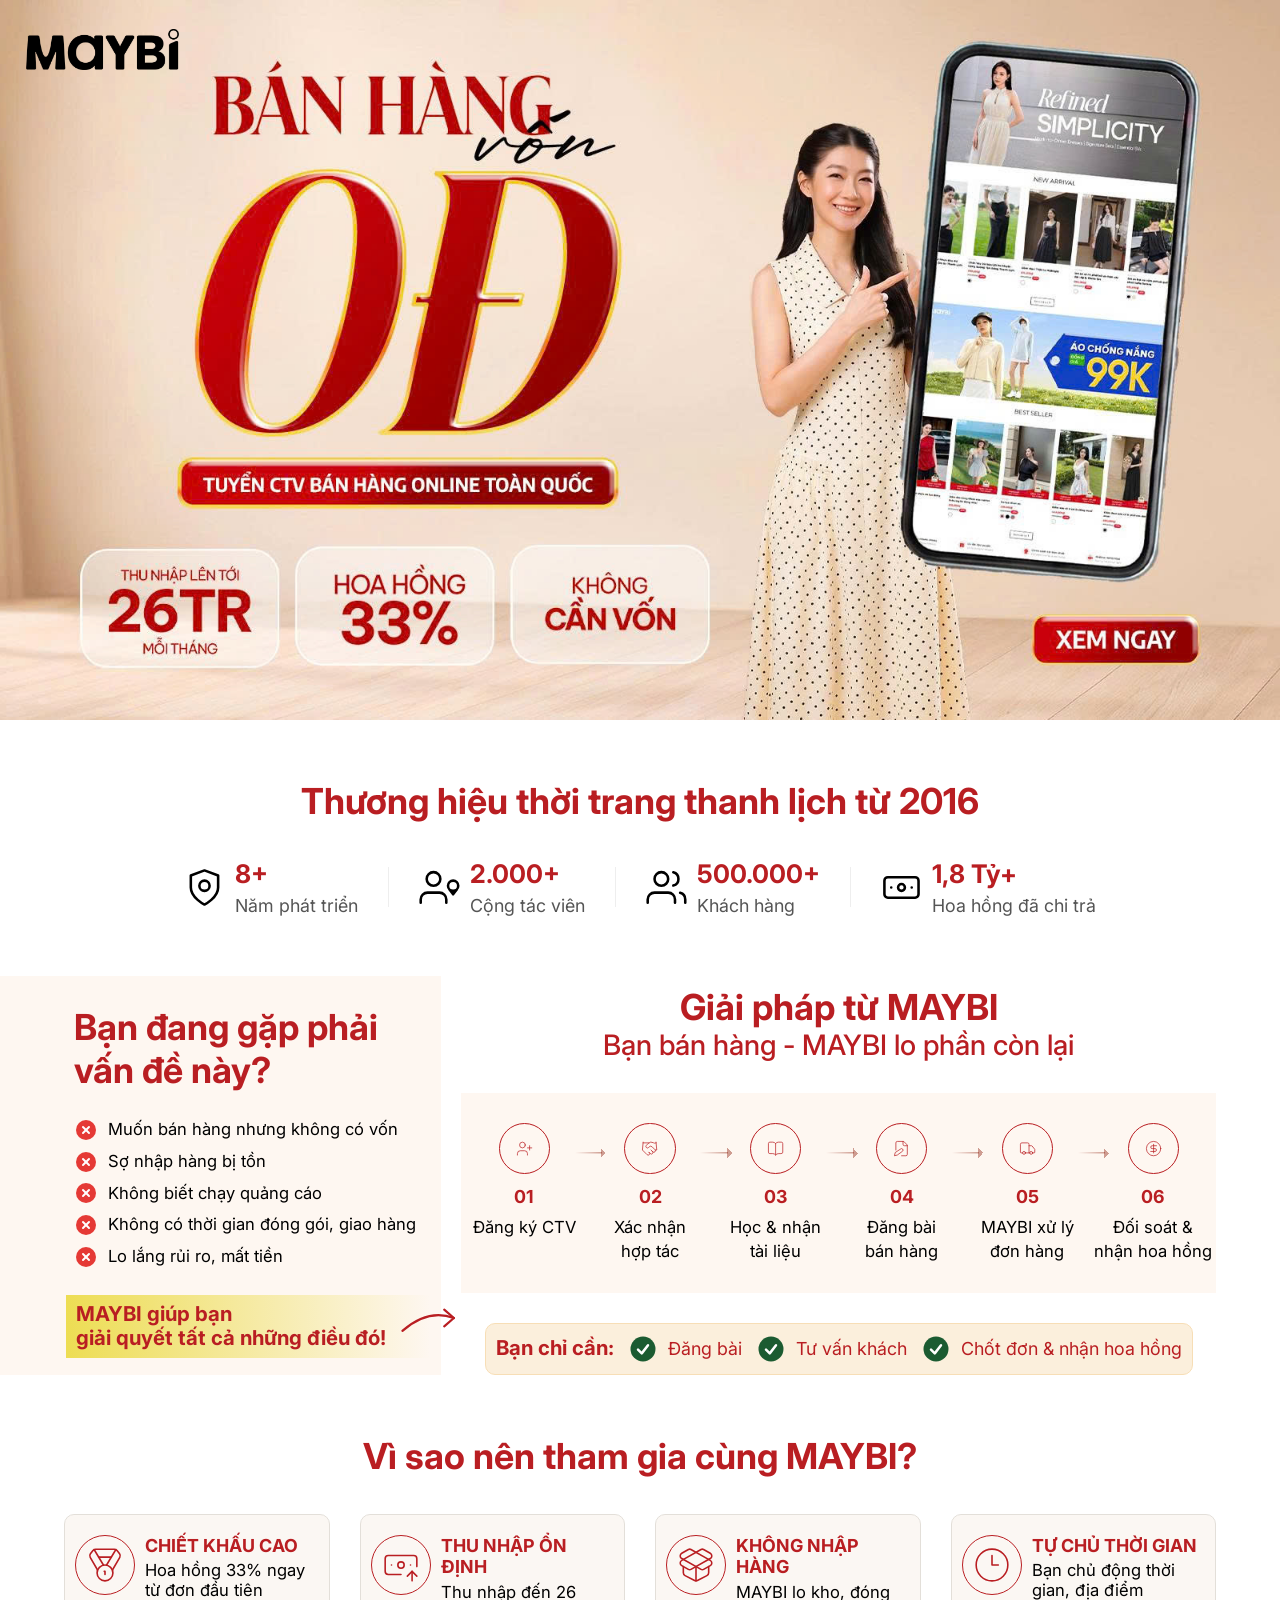
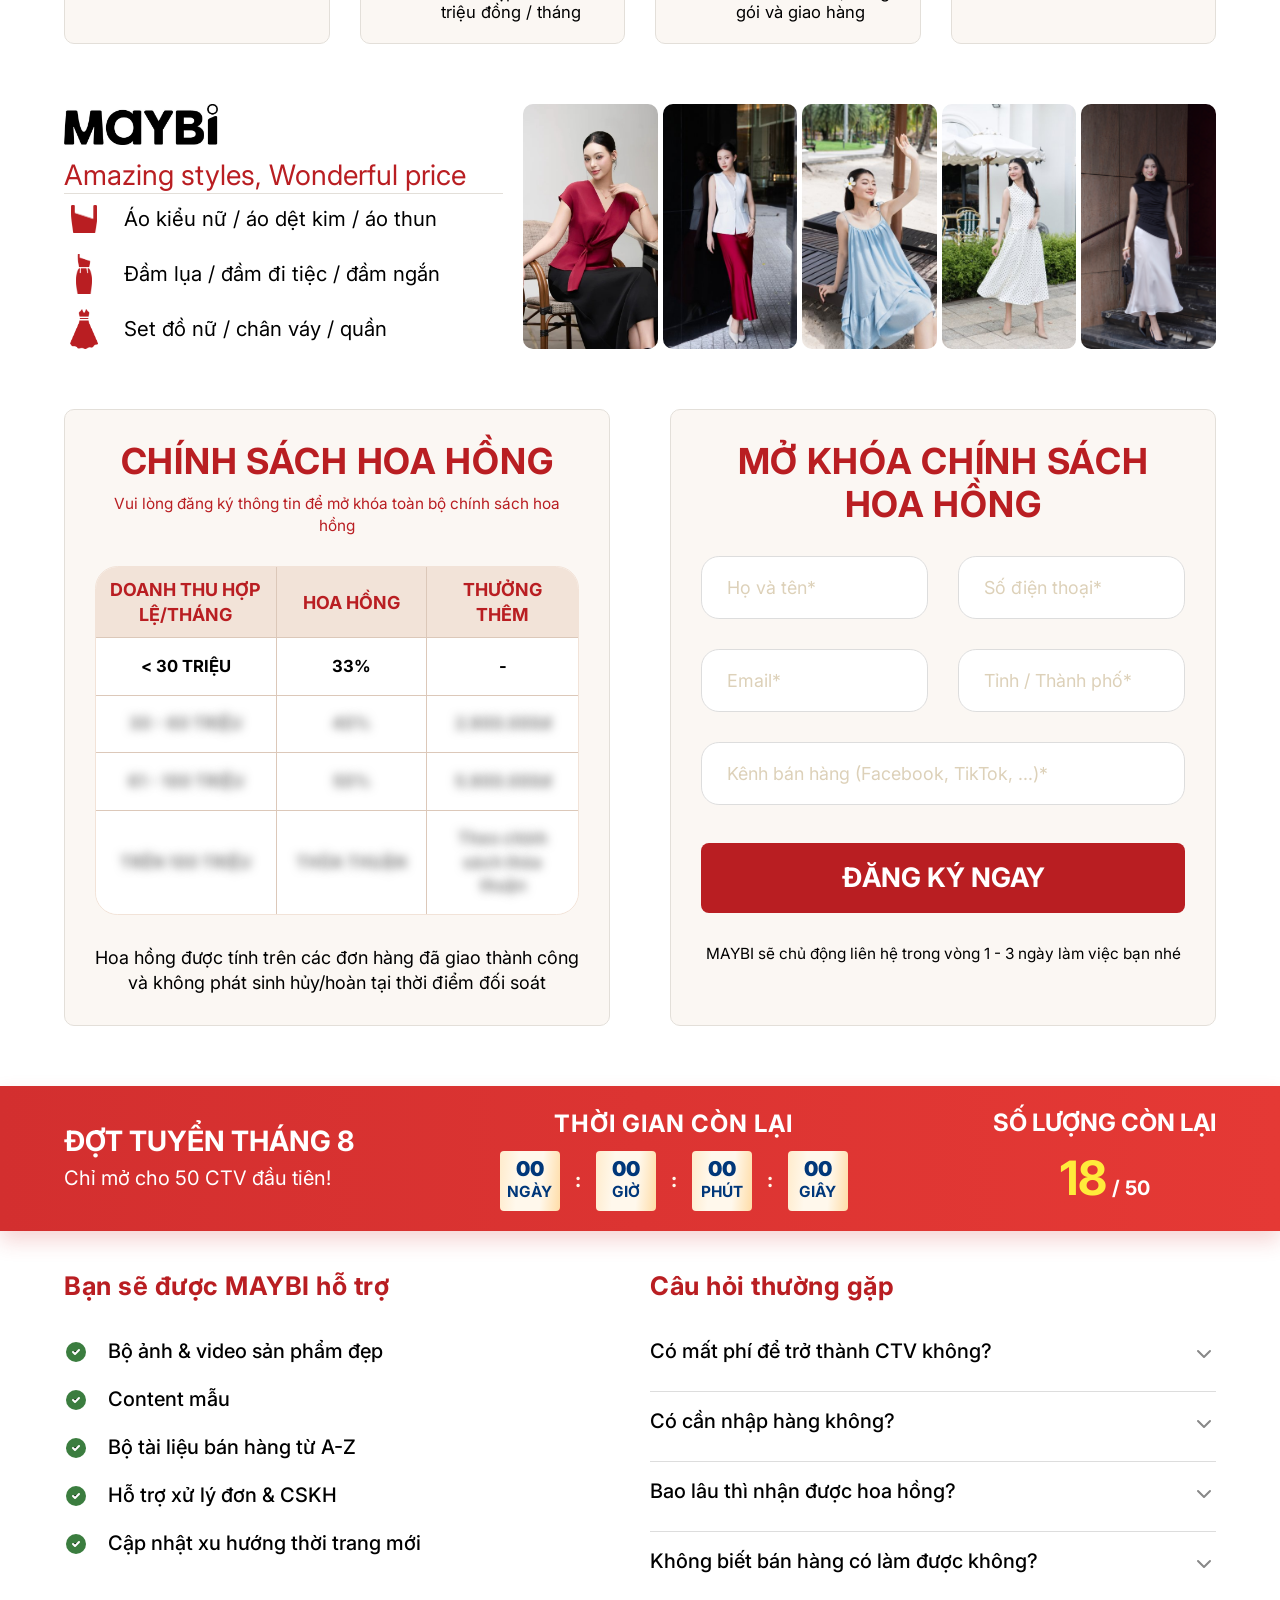
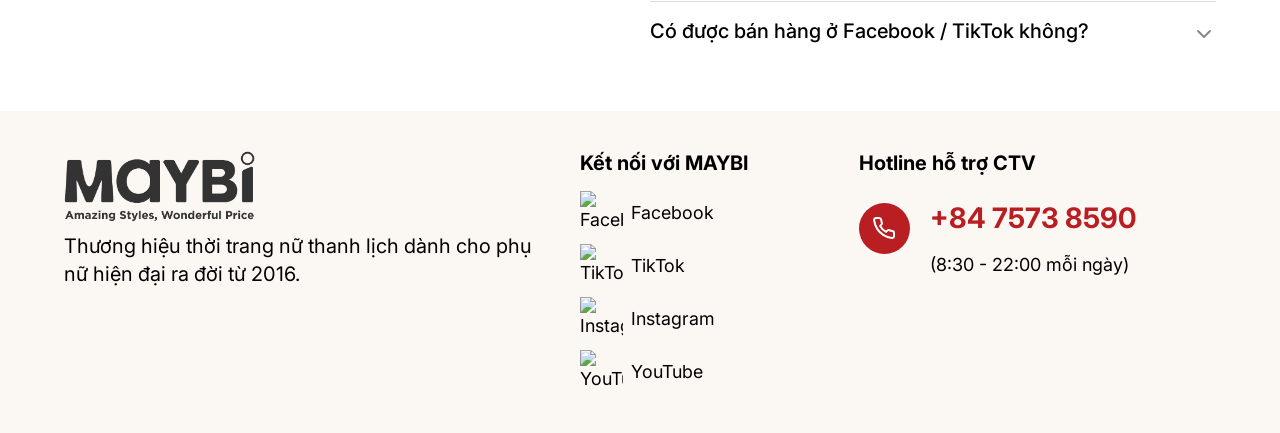
==== commit 5c52e9f1: "feat man ss5" ====
--- a/index2.html
+++ b/index2.html
@@ -208,7 +208,7 @@
         </a>
     </header>
     <section class="section maybi-about">
-        <h2 class="about-title">Thương hiệu thời trang thanh lịch <br> từ 2016</h2>
+        <h2 class="about-title">Thương hiệu thời trang <br> thanh lịch từ 2016</h2>
         <div class="about-round">
             <div class="box">
                 <div class="box-thumb">
@@ -266,7 +266,7 @@
 
     <section class="section maybi-solution">
         <div class="solution">
-            <h2>Bạn đang gặp vấn đề này?</h2>
+            <h2>Bạn đang gặp phải vấn đề này?</h2>
             <ul class="problem-list">
                 <li class="problem-item">
                     <div class="problem-icon">
@@ -335,7 +335,7 @@
                                 <use href="#icon-handshake"></use>
                             </svg></div>
                         <div class="solution-number">02</div>
-                        <div class="solution-text">Xác nhận hợp tác</div>
+                        <div class="solution-text">Xác nhận <br> hợp tác</div>
                     </div>
                     <!-- Step 3 -->
                     <div class="solution-item ">
@@ -343,7 +343,7 @@
                                 <use href="#icon-book-open"></use>
                             </svg></div>
                         <div class="solution-number">03</div>
-                        <div class="solution-text">Học & nhận tài liệu</div>
+                        <div class="solution-text">Học & nhận <br> tài liệu</div>
                     </div>
                     <!-- Step 4 -->
                     <div class="solution-item ">
@@ -351,7 +351,7 @@
                                 <use href="#icon-edit"></use>
                             </svg></div>
                         <div class="solution-number">04</div>
-                        <div class="solution-text">Đăng bài bán hàng</div>
+                        <div class="solution-text">Đăng bài <br> bán hàng</div>
                     </div>
                     <!-- Step 6 -->
                     <div class="solution-item ">
@@ -359,7 +359,7 @@
                                 <use href="#icon-truck"></use>
                             </svg></div>
                         <div class="solution-number">05</div>
-                        <div class="solution-text">MAYBI xử lý đơn hàng</div>
+                        <div class="solution-text">MAYBI xử lý <br> đơn hàng</div>
                     </div>
                     <!-- Step 7 -->
                     <div class="solution-item ">
@@ -430,8 +430,8 @@
                     </svg>
                 </div>
                 <div class="benefits_item-bd">
-                    <h3 class="benefits_item-ttl">KHÔNG LO NHẬP HÀNG</h3>
-                    <h4 class="benefits_item-desc">MAYBI lo kho, đóng gói và giao hàng cho người tiêu dùng</h4>
+                    <h3 class="benefits_item-ttl">KHÔNG NHẬP HÀNG</h3>
+                    <h4 class="benefits_item-desc">MAYBI lo kho, đóng gói và giao hàng</h4>
                 </div>
             </div>
             <!-- 4th item -->
@@ -442,9 +442,8 @@
                     </svg>
                 </div>
                 <div class="benefits_item-bd">
-                    <h3 class="benefits_item-ttl">CHỦ ĐỘNG THỜI GIAN</h3>
-                    <h4 class="benefits_item-desc">Không cần đến công ty, bạn chủ động thời gian, địa điểm, kênh bán
-                        hàng và mục tiêu thu nhập.</h4>
+                    <h3 class="benefits_item-ttl">TỰ CHỦ THỜI GIAN</h3>
+                    <h4 class="benefits_item-desc">Bạn chủ động thời gian, địa điểm</h4>
                 </div>
             </div>
         </div>
@@ -453,29 +452,32 @@
     <section class="section maybi-categories">
         <div class="categories">
             <div class="categories_info ">
-                <h2 class="categories_title">MAYBI<br>AMAZING STYLES, WONDERFULL PRICE</h2>
+                <h2 class="categories_title">
+                    <img src="./public/images/logo-banner.jpg" alt="MAYBI" class="categories-logo">
+                    <span>Amazing styles, Wonderful price</span>
+                </h2>
                 <ul class="categories_list">
                     <li class="categories_item">
                         <div class="categories_card">
-                            <svg class="categories_icon" viewBox="0 0 24 24" style="color: #a42624;">
-                                <use href="#icon-shirt"></use>
-                            </svg>
+                            <div class="categories-thumb">
+                                <img class="categories-thumb_img" src="./public/images/Asset 1.png" alt="">
+                            </div>
                             <span class="categories_name">Áo kiểu nữ / áo dệt kim / áo thun</span>
                         </div>
                     </li>
                     <li class="categories_item">
                         <div class="categories_card">
-                            <svg class="categories_icon" viewBox="0 0 24 24" style="color: #d79f53;">
-                                <use href="#icon-sparkles"></use>
-                            </svg>
+                            <div class="categories-thumb">
+                                <img class="categories-thumb_img" src="./public/images/Asset 2.png" alt="">
+                            </div>
                             <span class="categories_name">Đầm lụa / đầm đi tiệc / đầm ngắn</span>
                         </div>
                     </li>
                     <li class="categories_item">
                         <div class="categories_card">
-                            <svg class="categories_icon" viewBox="0 0 24 24" style="color: #e3a992;">
-                                <use href="#icon-heart"></use>
-                            </svg>
+                            <div class="categories-thumb">
+                                <img class="categories-thumb_img" src="./public/images/Asset 3.png" alt="">
+                            </div>
                             <span class="categories_name">Set đồ nữ / chân váy / quần
                             </span>
                         </div>
@@ -483,11 +485,31 @@
                 </ul>
             </div>
             <div class="categories_gallery ">
-                <img class="categories_thumb " src="./public/images/product_anh1.jpg" alt="product_thumb">
-                <img class="categories_thumb " src="./public/images/product_anh2.jpg" alt="product_thumb">
-                <img class="categories_thumb " src="./public/images/product_anh3.jpg" alt="product_thumb">
-                <img class="categories_thumb " src="./public/images/product_anh4.jpg" alt="product_thumb">
-                <img class="categories_thumb " src="./public/images/product_anh5.jpg" alt="product_thumb">
+                <a class="categories_thumb"
+                    href="https://maybi.com/products/ao-kieu-nu-dap-ta-lua-1?utm_source=ctv&utm_medium=landing_page&utm_campaign=ao_lua_dap_ta"
+                    target="_blank">
+                    <img class="categories_thumb_img" src="./public/images/product_anh1.jpg" alt="product_thumb">
+                </a>
+                <a class="categories_thumb"
+                    href="https://maybi.com/products/chan-vay-lua-dony-1?utm_source=ctv&utm_medium=landing_page&utm_campaign=chan_vay_lua_dony"
+                    target="_blank">
+                    <img class="categories_thumb_img" src="./public/images/product_anh2.jpg" alt="product_thumb">
+                </a>
+                <a class="categories_thumb"
+                    href="https://maybi.com/products/ao-kieu-nu-dap-ta-lua-1?utm_source=ctv&utm_medium=landing_page&utm_campaign=ao_lua_dap_ta"
+                    target="_blank">
+                    <img class="categories_thumb_img" src="./public/images/product_anh3.jpg" alt="product_thumb">
+                </a>
+                <a class="categories_thumb"
+                    href="https://maybi.com/products/dam-cham-bi-midi-khong-tay?utm_source=ctv&utm_medium=landing_page&utm_campaign=dam_cham_bi_midi"
+                    target="_blank">
+                    <img class="categories_thumb_img" src="./public/images/product_anh4.jpg" alt="product_thumb">
+                </a>
+                <a class="categories_thumb"
+                    href="https://maybi.com/products/ao-om-thun-uot-nhun-vai-2?utm_source=ctv&utm_medium=landing_page&utm_campaign=ao_om_thun_uot_nhun_vai"
+                    target="_blank">
+                    <img class="categories_thumb_img" src="./public/images/product_anh5.jpg" alt="product_thumb">
+                </a>
             </div>
         </div>
     </section>
@@ -535,15 +557,15 @@
                         </table>
                     </div>
                     <p class="policy-footnote">
-                        Hoa hồng được tính trên các đơn hàng đã giao thành công, khách hàng hoàn tất thanh toán và không
-                        phát sinh hủy/hoàn tại thời điểm đối soát.
+                        Hoa hồng được tính trên các đơn hàng đã giao thành công và không
+                        phát sinh hủy/hoàn tại thời điểm đối soát
                     </p>
                 </div>
             </div>
 
             <div class="policy-zone-right">
                 <div class="policy-card register-card">
-                    <h2 class="section-title">NHẬN TRỌN BỘ CHÍNH SÁCH HOA HỒNG</h2>
+                    <h2 class="section-title">MỞ KHÓA CHÍNH SÁCH <br> HOA HỒNG</h2>
                     <form class="register-form" id="maybi-registration-form">
                         <div class="form-row">
                             <input type="text" name="ho_ten" placeholder="Họ và tên*" class="form-input" required>
@@ -662,7 +684,7 @@
                 <h2 class="section-title">Câu hỏi thường gặp</h2>
                 <div class="faq-list">
                     <details class="faq-item">
-                        <summary>Có mất phí để trợ thành CTV không?</summary>
+                        <summary>Có mất phí để trở thành CTV không?</summary>
                         <div class="faq-content">Không. Chương trình Cộng tác viên MAYBI hoàn toàn miễn phí. Bạn không
                             cần đóng bất kỳ khoản phí đăng ký hay phí duy trì nào để bắt đầu.</div>
                     </details>
@@ -698,15 +720,13 @@
 
 
     <!-- footer -->
-    <footer class="section maybi-footer">
+    <footer class="maybi-footer">
         <div>
             <div class="footer-thumb">
                 <img src="./public/images/LOGO_BLACK@300x-8.png" alt="Maybi" class="footer-logo">
             </div>
             <p class="footer-desc">Thương hiệu thời trang nữ thanh lịch dành cho phụ nữ hiện đại ra đời từ 2016.</p>
         </div>
-
-
         <div class="footer-connect">
             <h4 class="footer-title">Kết nối với MAYBI</h4>
             <ul class="footer-social">
@@ -738,14 +758,15 @@
                     </svg>
                 </div>
                 <div class="hotline-info">
-                    <div class="hotline-number">09xxxxxxxx</div>
+                    <div class="hotline-number">+84 7573 8590</div>
                     <div class="hotline-time">(8:30 - 22:00 mỗi ngày)</div>
                 </div>
             </div>
         </div>
     </footer>
     <script src="./js/countdown.js"></script>
-    <script type="text/javascript" src="js/main.js"></script>
+    <script src="./js/maybi_ctv_456.js"></script>
+
 </body>
 
 </html>
--- a/css/style2.css
+++ b/css/style2.css
@@ -36,6 +36,7 @@
 .maybi-solution,
 .maybi-categories,
 .maybi-commission,
+.maybi-commission,
 .maybi-support-faq {
   margin: 6em auto;
 }
@@ -56,7 +57,6 @@
   align-items: center;
   justify-content: center;
   flex-wrap: wrap;
-  padding-bottom: clamp(10px, 2.6vw, 50px);
   gap: clamp(12px, 2.4vw, 3em);
 }
 
@@ -71,7 +71,7 @@
   display: flex;
   align-items: center;
   text-align: left;
-  gap: clamp(2px, 0.6vw, 1em);
+  gap: clamp(2px, 1vw, 1em);
 }
 
 .box-thumb {
@@ -80,7 +80,6 @@
   display: flex;
   align-items: center;
   justify-content: center;
-  color: #444;
 }
 
 .box-thumb-img {
@@ -115,19 +114,19 @@
   display: grid;
   grid-template-columns: 1fr 2fr;
   position: relative;
-  gap: clamp(5px, 1.4vw, 2em);
+  gap: 2em;
 }
 
 .solution {
   display: flex;
   flex-direction: column;
-  justify-content: center;
+  justify-content: flex-start;
   align-items: flex-start;
   background-color: var(--bg-pink);
   padding: 1em;
   position: relative;
   height: 100%;
-  gap: clamp(5px, 1.1vw, 2em);
+  gap: 2.6em;
 }
 
 .solution::before {
@@ -147,8 +146,10 @@
 }
 
 .solution > h2 {
-  font-size: clamp(9px, 2vw, 3.2em);
-  color: var(--text-red);
+  font-size: clamp(9px, 2.8vw, 4em);
+  color: var(--text-red);
+  margin-top: 0;
+  padding-top: 2rem;
 }
 
 .solution h3 {
@@ -160,14 +161,14 @@
     rgba(237, 221, 83, 1) 0%,
     rgba(255, 255, 255, 0) 100%
   );
-  margin-left: -10px;
+  margin-left: -8px;
   padding-left: 10px;
   padding-top: 7px;
   padding-bottom: 7px;
 }
 
 .problem-item p {
-  font-size: clamp(9px, 1.2vw, 1.8em);
+  font-size: clamp(10px, 1.3vw, 1.8em);
 }
 
 .problem-list {
@@ -220,13 +221,13 @@
 }
 
 .solutions-content > h2 {
-  font-size: clamp(9px, 2vw, 3.2em);
-  color: var(--text-red);
-  padding: 2rem 2rem 0.5rem 2rem;
+  font-size: clamp(9px, 2.8vw, 4em);
+  color: var(--text-red);
+  padding-top: 10px;
 }
 
 .solutions-content > h3 {
-  font-size: clamp(5px, 1.4vw, 2em);
+  font-size: clamp(14px, 2.2vw, 3em);
   color: var(--text-red);
   padding-bottom: 3rem;
   font-weight: 500;
@@ -287,7 +288,7 @@
 }
 
 .solution-number {
-  font-size: 1.3rem;
+  font-size: clamp(10px, 1.4vw, 2em);
   font-weight: bold;
   color: var(--text-red, #a42624);
   margin-bottom: 0.4em;
@@ -295,10 +296,8 @@
 }
 
 .solution-text {
-  font-size: clamp(9px, 0.8vw, 1.6em);
-  color: var(--black);
-  line-height: 1.4;
-  font-weight: 500;
+  font-size: clamp(10px, 1.3vw, 1.8em);
+  color: var(--black);
 }
 
 .solutions-steps {
@@ -309,7 +308,7 @@
   background-color: #fbefdc;
   border-radius: 1em;
   border: 1px solid #f7deb6;
-  padding: clamp(5px, 1.1vw, 2em);
+  padding: 1em;
   margin: 0 auto;
 }
 
@@ -352,7 +351,7 @@
 .benefits_item {
   font-size: 1rem;
   display: flex;
-  align-items: center;
+  align-items: flex-start;
   text-align: left;
   gap: 1em;
   border: 1px solid rgba(227, 223, 217);
@@ -362,12 +361,12 @@
 }
 
 .benefits_item-ttl {
-  font-size: clamp(12px, 1.1vw, 2.4em);
+  font-size: clamp(10px, 1.4vw, 2em);
   color: var(--text-red);
 }
 
 .benefits_item-desc {
-  font-size: clamp(6px, 0.8vw, 1.6em);
+  font-size: clamp(10px, 1.3vw, 1.8em);
   color: var(--black);
   font-weight: 400;
 }
@@ -394,7 +393,7 @@
 /* categories */
 .categories {
   display: grid;
-  grid-template-columns: 3.2fr 6.8fr;
+  grid-template-columns: 3.8fr 6fr;
   align-items: center;
   gap: 2em;
 }
@@ -407,40 +406,63 @@
 }
 
 .categories_title {
-  font-size: clamp(10px, 2.7vw, 4em);
-  text-align: left;
-  color: var(--text-red);
+  font-size: clamp(14px, 2.2vw, 3em);
+  text-align: left;
+  color: var(--text-red);
+  font-weight: normal;
+}
+
+.categories_title img {
+  padding-bottom: 0.5em;
 }
 
 .categories_list {
   display: flex;
   flex-direction: column;
   border-top: 1px solid rgba(227, 223, 217);
-  padding-top: 1.5em;
+  padding-top: 0.5em;
+  gap: 1.5em;
+}
+
+.categories_card {
+  display: flex;
+  align-items: center;
   gap: 2em;
 }
 
-.categories_card {
-  display: flex;
-  align-items: center;
-  gap: 1em;
-}
-
-.categories_icon {
-  width: 3em;
-  height: 3em;
+.categories-thumb {
+  width: 4em;
+  height: 4em;
+  flex-shrink: 0;
+  display: flex;
+  align-items: center;
+  justify-content: center;
+}
+
+.categories-thumb_img {
+  width: 100%;
+  height: 100%;
   object-fit: contain;
 }
 
+.categories_item:nth-child(1) .categories-thumb_img {
+  width: 70%;
+  height: 70%;
+}
+
+.categories-logo {
+  width: clamp(100px, 12vw, 250px);
+  display: block;
+}
+
 .benefits_item-bd {
   display: flex;
   flex-direction: column;
-  gap: 5px;
+  gap: 0.5em;
 }
 
 .categories_name {
-  font-size: clamp(12px, 1.4vw, 2em);
-  font-weight: bold;
+  font-size: clamp(8px, 1.6vw, 2.2em);
 }
 
 .categories_gallery {
@@ -451,9 +473,15 @@
 }
 
 .categories_thumb {
+  width: 100%;
+  height: 100%;
+}
+
+.categories_thumb_img {
   flex: 1;
-  width: 0;
   aspect-ratio: 9 / 16;
+  width: 100%;
+  height: 100%;
   object-fit: cover;
   border-radius: 1em;
 }
@@ -474,7 +502,11 @@
 }
 
 .policy-card {
-  padding: 2em;
+  display: flex;
+  flex-direction: column;
+  justify-content: flex-start;
+  gap: 3em;
+  padding: 3em;
   border: 1px solid rgba(227, 223, 217);
   border-radius: 1em;
   background: var(--bg-list);
@@ -483,19 +515,19 @@
 
 .policy-header {
   text-align: center;
-  margin-bottom: 20px;
 }
 
 .policy-header .section-title {
   color: var(--text-red);
-  font-size: clamp(9px, 2vw, 3.2em);
+  font-size: clamp(9px, 2.8vw, 4em);
   font-weight: 700;
   margin-bottom: 1rem;
   text-align: center;
 }
 
 .register-card .section-title {
-  font-size: clamp(9px, 2vw, 3.2em);
+  font-size: clamp(9px, 2.8vw, 4em);
+
   color: var(--text-red);
   white-space: nowrap;
   font-weight: 700;
@@ -505,21 +537,18 @@
 .register-card {
   display: flex;
   flex-direction: column;
-  justify-content: center;
-  gap: 4em;
+  justify-content: flex-start;
+  gap: 3em;
 }
 
 .policy-header p {
+  font-size: clamp(10px, 1.2vw, 1.8em);
   font-weight: 400;
-  font-size: clamp(10px, 1.2vw, 1.8em);
-  margin-top: 0.5em;
   color: var(--text-red);
 }
 
 .policy-table-wrapper {
-  overflow-x: auto;
-  width: 100%;
-  margin-bottom: 20px;
+  width: 100%;
   border-radius: 1.6em;
 }
 
@@ -591,27 +620,28 @@
 .policy-footnote {
   font-size: clamp(12px, 2vw, 1.8rem);
   color: var(--black);
-  margin-top: 1.2em;
+  margin-top: auto;
 }
 
 /* Register Form */
 .register-form {
   display: flex;
   flex-direction: column;
-  gap: 2em;
+  gap: 3em;
 }
 
 .form-row {
   display: flex;
-  gap: 2em;
+  gap: 3em;
 }
 
 .form-input {
+  font-size: clamp(12px, 1.4vw, 1.8rem);
   flex: 1;
   width: 100%;
   min-width: 0;
   box-sizing: border-box;
-  padding: 14px 16px;
+  padding: 20px 25px;
   border: 1px solid #ddd;
   border-radius: 1em;
   outline: none;
@@ -629,7 +659,7 @@
   border: none;
   border-radius: 8px;
   padding: 16px;
-  font-size: clamp(12px, 1.6vw, 1.6rem);
+  font-size: clamp(12px, 2.1vw, 3em);
   font-weight: 700;
   cursor: pointer;
   margin-top: 8px;
@@ -641,10 +671,9 @@
 
 .register-note {
   text-align: center;
-  /* font-size: clamp(12px, 1.3vw, 1.8rem); */
   font-size: clamp(12px, 1.2vw, 1.7rem);
   color: var(--black);
-  padding-bottom: 3em;
+  /* margin-top: auto; */
 }
 
 /* Support & FAQ Section */
@@ -700,7 +729,11 @@
 
 .faq-item {
   border-bottom: 1px solid #ddd;
-  padding: 15px 0 20px 0;
+  padding: 1.5em 0 2em 0;
+}
+
+.faq-item:last-child {
+  border-bottom: none;
 }
 
 .faq-item summary {
@@ -751,7 +784,7 @@
 
 .faq-content {
   padding-top: 10px;
-  font-size: clamp(10px, 1.2vw, 1.8em);
+  font-size: clamp(10px, 1.5vw, 1.8em);
   color: var(--black);
   line-height: 1.5;
   font-weight: 300;
@@ -885,6 +918,10 @@
   font-weight: bold;
 }
 
+.maybi-support-faq {
+  margin: 4em auto;
+}
+
 /* footer */
 .maybi-footer {
   width: 100%;
@@ -900,7 +937,6 @@
   display: flex;
   flex-direction: column;
   width: 40%;
-  height: 40%;
   margin-bottom: 1em;
 }
 
@@ -997,7 +1033,7 @@
 }
 
 .hotline-number {
-  font-size: clamp(12px, 2.8vw, 2.2em);
+  font-size: clamp(16px, 2.2vw, 3em);
   font-weight: 700;
   color: var(--text-red);
   transform: translateY(-10%);
--- a/css/responsive2.css
+++ b/css/responsive2.css
@@ -39,18 +39,20 @@
 @media (max-width: 768px) {
   .section {
     width: 100%;
+    margin: 3em auto;
     padding-left: 10px;
     padding-right: 10px;
   }
+
   .about-title {
     font-size: clamp(14px, 4vw, 2.8em);
     padding-left: 0;
     padding-right: 0;
   }
 
-  .about-title > br {
+  /* .about-title > br {
     display: block;
-  }
+  } */
 
   .box {
     width: 47%;
@@ -101,7 +103,7 @@
   }
 
   .solution-number {
-    font-size: clamp(12px, 2.4vw, 1.8em);
+    font-size: clamp(14px, 2.4vw, 1.8em);
   }
 
   .solution-text {
@@ -137,7 +139,7 @@
 
   .solutions-content > h3 {
     font-size: clamp(6px, 4vw, 2em);
-    padding-bottom: 2rem;
+    padding-bottom: 3rem;
   }
 
   .steps-title {
@@ -174,12 +176,6 @@
     flex-direction: row;
     align-items: center;
     gap: 1.5em;
-  }
-
-  .categories_title {
-    flex: 1;
-    padding-bottom: 0;
-    font-size: clamp(20px, 4vw, 4em);
   }
 
   .categories_list {
@@ -214,7 +210,7 @@
   }
 
   .policy-footnote {
-    font-size: clamp(12px, 1.9vw, 1.8rem);
+    font-size: clamp(14px, 1.9vw, 1.8rem);
     margin-top: 2em;
   }
 
@@ -235,7 +231,9 @@
   /* QA */
   .maybi-support-faq {
     padding: 1.5em;
-  }
+    margin-bottom: 1em;
+  }
+
   .support-list {
     grid-template-columns: 1fr;
   }
@@ -250,6 +248,7 @@
   .support-zone .section-title,
   .faq-zone .section-title {
     font-size: clamp(12px, 5.5vw, 2.4em);
+    margin-bottom: 4px;
   }
 
   .support-list li {
@@ -307,12 +306,6 @@
 
   .categories_name {
     font-size: clamp(12px, 2.4vw, 1.8rem);
-  }
-
-  .categories_info {
-    flex-direction: row;
-    align-items: center;
-    gap: 1.5em;
   }
 
   .categories_title {
@@ -332,6 +325,14 @@
   .support-faq-container {
     gap: 4em;
   }
+
+  .step-item p {
+    font-size: clamp(8px, 2.2vw, 2em);
+  }
+
+  .about-title {
+    font-size: clamp(12px, 4vw, 3em);
+  }
 }
 
 @media (max-width: 575px) {
@@ -349,6 +350,7 @@
 
   .solutions-list {
     gap: 15px;
+    margin-bottom: 0;
   }
 
   .solution-item {
@@ -361,11 +363,11 @@
   }
 
   .solution > h2 {
-    font-size: clamp(12px, 6vw, 3em);
+    font-size: clamp(12px, 5.8vw, 3em);
   }
 
   .solution-text {
-    font-size: clamp(8px, 3vw, 1.6em);
+    font-size: clamp(14px, 3vw, 1.6em);
   }
 
   .solutions-content > h2 {
@@ -395,13 +397,17 @@
   .categories_title {
     padding-left: 0;
     font-size: clamp(13px, 4.6vw, 2.6em);
-    margin-bottom: 1em;
+    margin-bottom: 0;
+  }
+
+  .categories_title img {
+    margin: 0 auto;
   }
 
   .categories_list {
     width: 100%;
     border-left: none;
-    padding-left: 1em;
+    padding-left: 0;
   }
 
   .categories_name {
@@ -424,9 +430,12 @@
   .support-zone .section-title,
   .faq-zone .section-title {
     font-size: clamp(12px, 6vw, 3em);
-  }
-
-  .support-list li {
+    margin-bottom: 0;
+  }
+
+  .support-list li,
+  .faq-item summary,
+  .faq-content {
     font-size: clamp(14px, 4.4vw, 2em);
   }
 
@@ -436,8 +445,7 @@
   }
 
   .register-note {
-    padding-top: 1em;
-    padding-bottom: 1em;
+    padding-top: 2em;
   }
 
   .maybi-countdown-section {
@@ -498,7 +506,7 @@
     grid-template-columns: 1fr;
   }
   .benefits_item-ttl {
-    font-size: clamp(12px, 4vw, 2.4em);
+    font-size: clamp(14px, 3vw, 1.6em);
   }
 
   .benefits_item-hd {
@@ -507,7 +515,7 @@
   }
 
   .benefits_item-desc {
-    font-size: clamp(6px, 3vw, 1.6em);
+    font-size: clamp(12px, 3vw, 1.6em);
   }
 
   .register-note {
@@ -515,15 +523,27 @@
   }
 
   .footer-logo {
-    margin: auto;
+    width: 70%;
   }
 
   .footer-desc {
-    text-align: left;
+    font-size: clamp(12px, 4vw, 2.4em);
   }
 
   .about-title > br {
+    display: block;
+  }
+
+  .solutions-steps {
     display: none;
+  }
+
+  .policy-layout {
+    gap: 3em;
+  }
+
+  .policy-footnote {
+    margin-top: 0;
   }
 }
 
@@ -546,11 +566,15 @@
 }
 
 @media only screen and (min-width: 768px) and (max-width: 1199px) {
+  .solution > h2 {
+    padding-top: 0;
+  }
+
   .solutions-list {
     gap: clamp(5px, 1vw, 1em);
   }
   .solution-icon {
-    padding: clamp(3px, 1.5vw, 12px);
+    padding: clamp(3px, 1.5vw, 10px);
   }
 
   .arrow-pointer {
@@ -583,12 +607,12 @@
   }
 
   .benefits_item-desc {
-    font-size: clamp(10px, 1.4vw, 1.6em);
+    font-size: clamp(8px, 1.9vw, 1.8em);
   }
 
   .register-note {
     font-size: clamp(12px, 2vw, 1.8rem);
-    padding-top: 2em;
+    padding-top: 3em;
     padding-bottom: 1em;
   }
 
@@ -599,6 +623,14 @@
   .categories_title {
     padding-bottom: 0.5em;
   }
+
+  .policy-header p {
+    font-size: clamp(10px, 1.7vw, 1.7em);
+  }
+
+  .maybi-support-faq {
+    margin-bottom: 4em;
+  }
 }
 
 @media only screen and (min-width: 609px) and (max-width: 991px) {
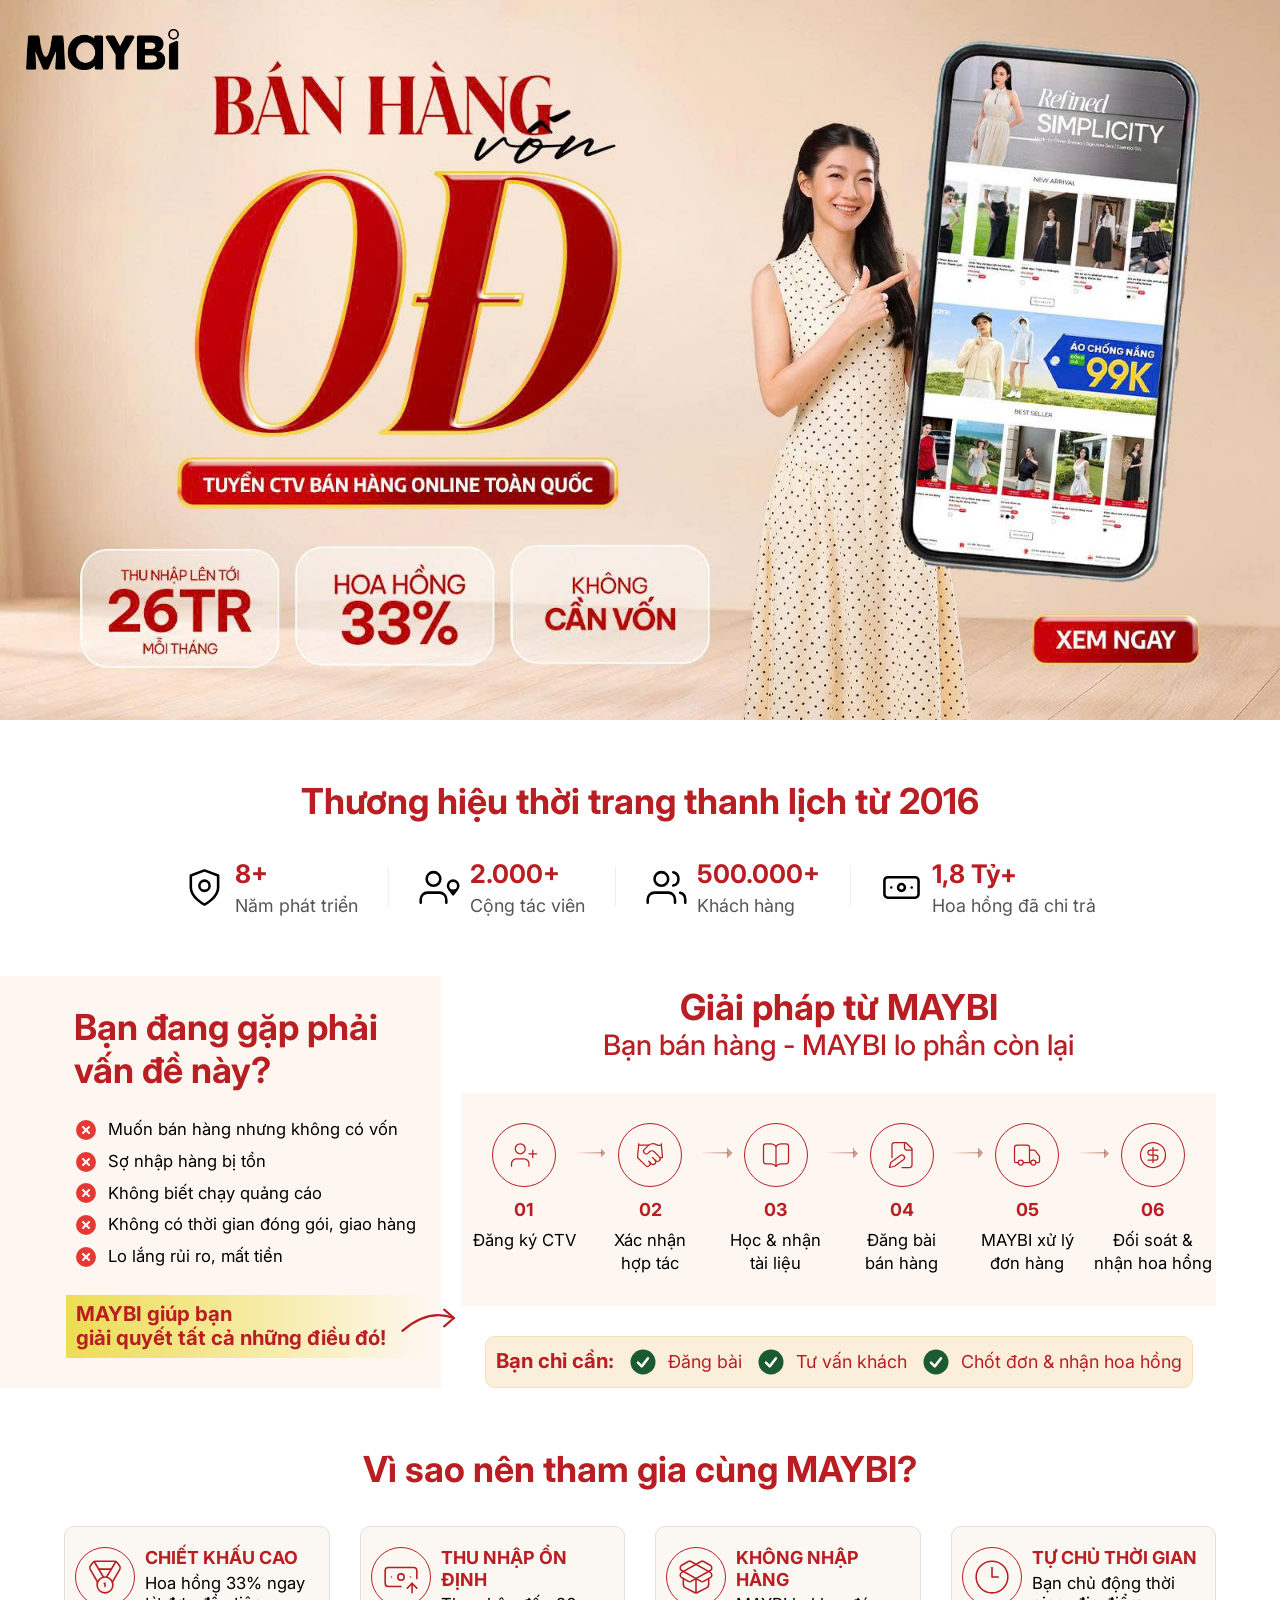
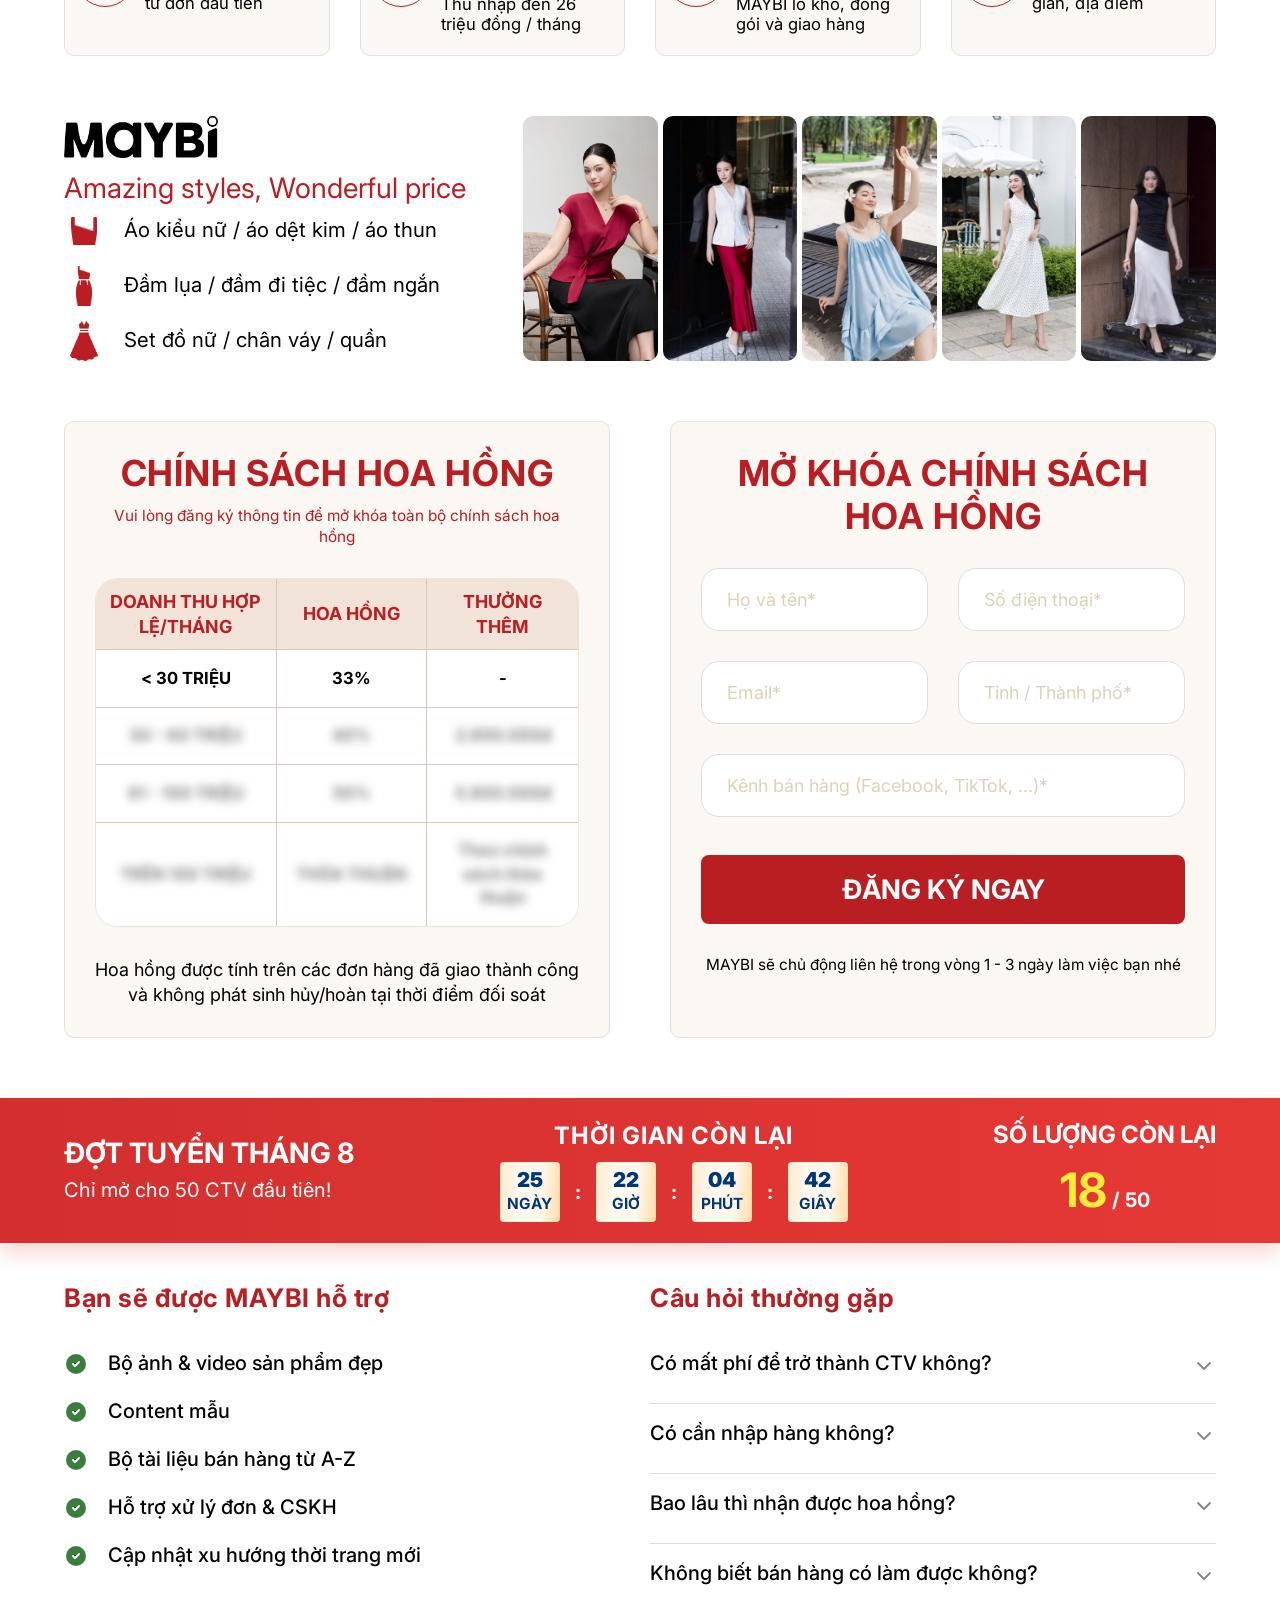
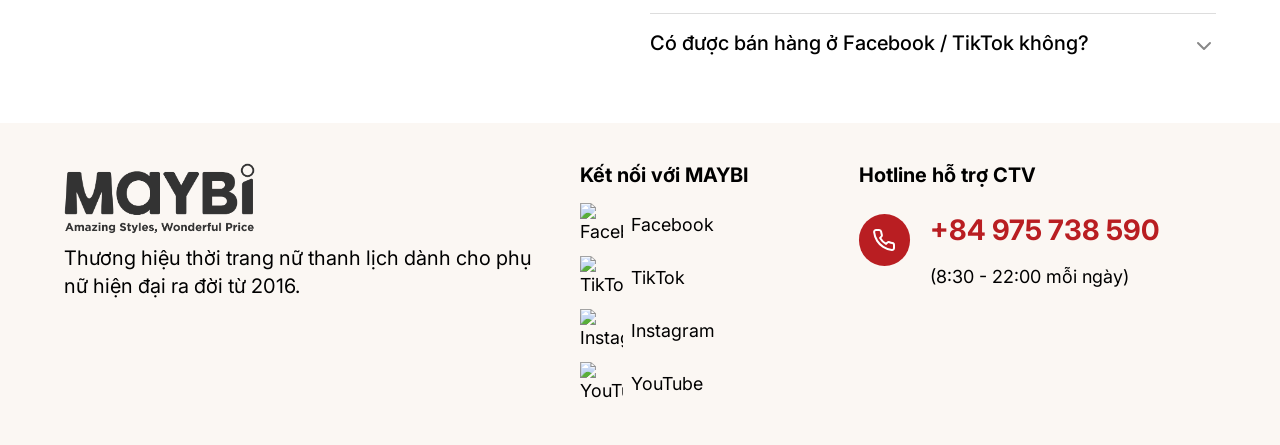
==== commit 50b20ee5: "feat man edit phone number" ====
--- a/index2.html
+++ b/index2.html
@@ -566,19 +566,17 @@
             <div class="policy-zone-right">
                 <div class="policy-card register-card">
                     <h2 class="section-title">MỞ KHÓA CHÍNH SÁCH <br> HOA HỒNG</h2>
-                    <form class="register-form" id="maybi-registration-form">
+                    <form class="register-form" id="maybi-registration-form" method="POST" action="#">
                         <div class="form-row">
-                            <input type="text" name="ho_ten" placeholder="Họ và tên*" class="form-input" required>
-                            <input type="tel" name="so_dien_thoai" placeholder="Số điện thoại*" class="form-input"
-                                required>
+                            <input type="text" name="name" placeholder="Họ và tên*" class="form-input" required>
+                            <input type="tel" name="phone" placeholder="Số điện thoại*" class="form-input" required>
                         </div>
                         <div class="form-row">
                             <input type="email" name="email" placeholder="Email*" class="form-input" required>
-                            <input type="text" name="tinh_thanh" placeholder="Tỉnh / Thành phố*" class="form-input"
-                                required>
+                            <input type="text" name="city" placeholder="Tỉnh / Thành phố*" class="form-input" required>
                         </div>
                         <div class="form-row">
-                            <input type="text" name="kenh_ban_hang" placeholder="Kênh bán hàng (Facebook, TikTok, ...)*"
+                            <input type="text" name="channel" placeholder="Kênh bán hàng (Facebook, TikTok, ...)*"
                                 class="form-input" required>
                         </div>
                         <button type="submit" class="register-submit" id="submit-btn">ĐĂNG KÝ NGAY</button>
@@ -758,15 +756,14 @@
                     </svg>
                 </div>
                 <div class="hotline-info">
-                    <div class="hotline-number">+84 7573 8590</div>
+                    <div class="hotline-number">+84 975 738 590</div>
                     <div class="hotline-time">(8:30 - 22:00 mỗi ngày)</div>
                 </div>
             </div>
         </div>
     </footer>
-    <script src="./js/countdown.js"></script>
-    <script src="./js/maybi_ctv_456.js"></script>
-
+    <script src="js/countdown.js"></script>
+    <script type="text/javascript" src="js/main.js"></script>
 </body>
 
 </html>
--- a/css/style2.css
+++ b/css/style2.css
@@ -273,8 +273,8 @@
   justify-content: center;
   border: 1px solid var(--text-red, #a42624);
   border-radius: 50%;
-  width: clamp(30px, 4vw, 8em);
-  height: clamp(30px, 4vw, 8em);
+  width: clamp(30px, 5vw, 8em);
+  height: clamp(30px, 5vw, 8em);
   padding: 1.6em;
   margin-bottom: 1em;
   color: var(--text-red, #a42624);
@@ -320,7 +320,7 @@
 }
 
 .step-item p {
-  font-size: clamp(14px, 1.4vw, 2em);
+  font-size: clamp(11px, 1.4vw, 2em);
   color: var(--text-red);
 }
 
@@ -419,7 +419,6 @@
 .categories_list {
   display: flex;
   flex-direction: column;
-  border-top: 1px solid rgba(227, 223, 217);
   padding-top: 0.5em;
   gap: 1.5em;
 }
@@ -738,8 +737,8 @@
 
 .faq-item summary {
   cursor: pointer;
-  font-size: clamp(10px, 1.2vw, 1.6em);
-  font-weight: 400;
+  font-size: clamp(14px, 2vw, 2em);
+  font-weight: 500;
   color: var(--black);
   display: flex;
   align-items: center;
@@ -747,11 +746,6 @@
   position: relative;
   padding-right: 3em;
   padding-bottom: 6px;
-}
-
-.faq-item summary {
-  font-size: clamp(14px, 2vw, 2em) !important;
-  font-weight: 500;
 }
 
 .support-faq-container {
@@ -783,8 +777,8 @@
 }
 
 .faq-content {
+  font-size: clamp(10px, 1.5vw, 1.8em);
   padding-top: 10px;
-  font-size: clamp(10px, 1.5vw, 1.8em);
   color: var(--black);
   line-height: 1.5;
   font-weight: 300;
--- a/css/responsive2.css
+++ b/css/responsive2.css
@@ -32,7 +32,7 @@
   }
 
   .policy-footnote {
-    margin-top: 4em;
+    margin-top: 6em;
   }
 }
 
@@ -173,17 +173,15 @@
   }
 
   .categories_info {
-    flex-direction: row;
-    align-items: center;
+    display: grid;
+    grid-template-columns: repeat(2, 1fr);
     gap: 1.5em;
   }
 
   .categories_list {
-    flex: 1;
     border-top: none;
     padding-top: 0;
-    border-left: 1px solid rgba(227, 223, 217);
-    padding-left: 1.5em;
+    padding-left: 3em;
   }
 
   /* mục đăng ký */
@@ -312,16 +310,9 @@
     flex: 1;
     padding-bottom: 0;
     font-size: clamp(20px, 4vw, 4em);
-    padding-left: 1em;
-  }
-
-  .categories_list {
-    flex: 1;
-    border-top: none;
-    padding-top: 0;
-    border-left: 1px solid rgba(227, 223, 217);
-    padding-left: 4.5em;
-  }
+    padding-left: 16px;
+  }
+
   .support-faq-container {
     gap: 4em;
   }
@@ -391,13 +382,16 @@
   }
 
   .categories_info {
+    display: flex;
     flex-direction: column;
+    align-items: center;
   }
 
   .categories_title {
     padding-left: 0;
     font-size: clamp(13px, 4.6vw, 2.6em);
     margin-bottom: 0;
+    text-align: center;
   }
 
   .categories_title img {
@@ -442,10 +436,6 @@
   .register-card {
     justify-content: center;
     gap: 1em;
-  }
-
-  .register-note {
-    padding-top: 2em;
   }
 
   .maybi-countdown-section {
@@ -462,6 +452,7 @@
   .policy-header p {
     font-size: clamp(6px, 4vw, 2em);
   }
+
   .categories_name {
     font-weight: 400;
   }
@@ -519,7 +510,8 @@
   }
 
   .register-note {
-    font-size: clamp(10px, 3.5vw, 1.4rem);
+    font-size: clamp(14px, 1.9vw, 1.8rem);
+    padding-top: 2em;
   }
 
   .footer-logo {
@@ -620,12 +612,8 @@
     padding-top: 1.5em;
   }
 
-  .categories_title {
-    padding-bottom: 0.5em;
-  }
-
   .policy-header p {
-    font-size: clamp(10px, 1.7vw, 1.7em);
+    font-size: clamp(10px, 2vw, 1.8em);
   }
 
   .maybi-support-faq {
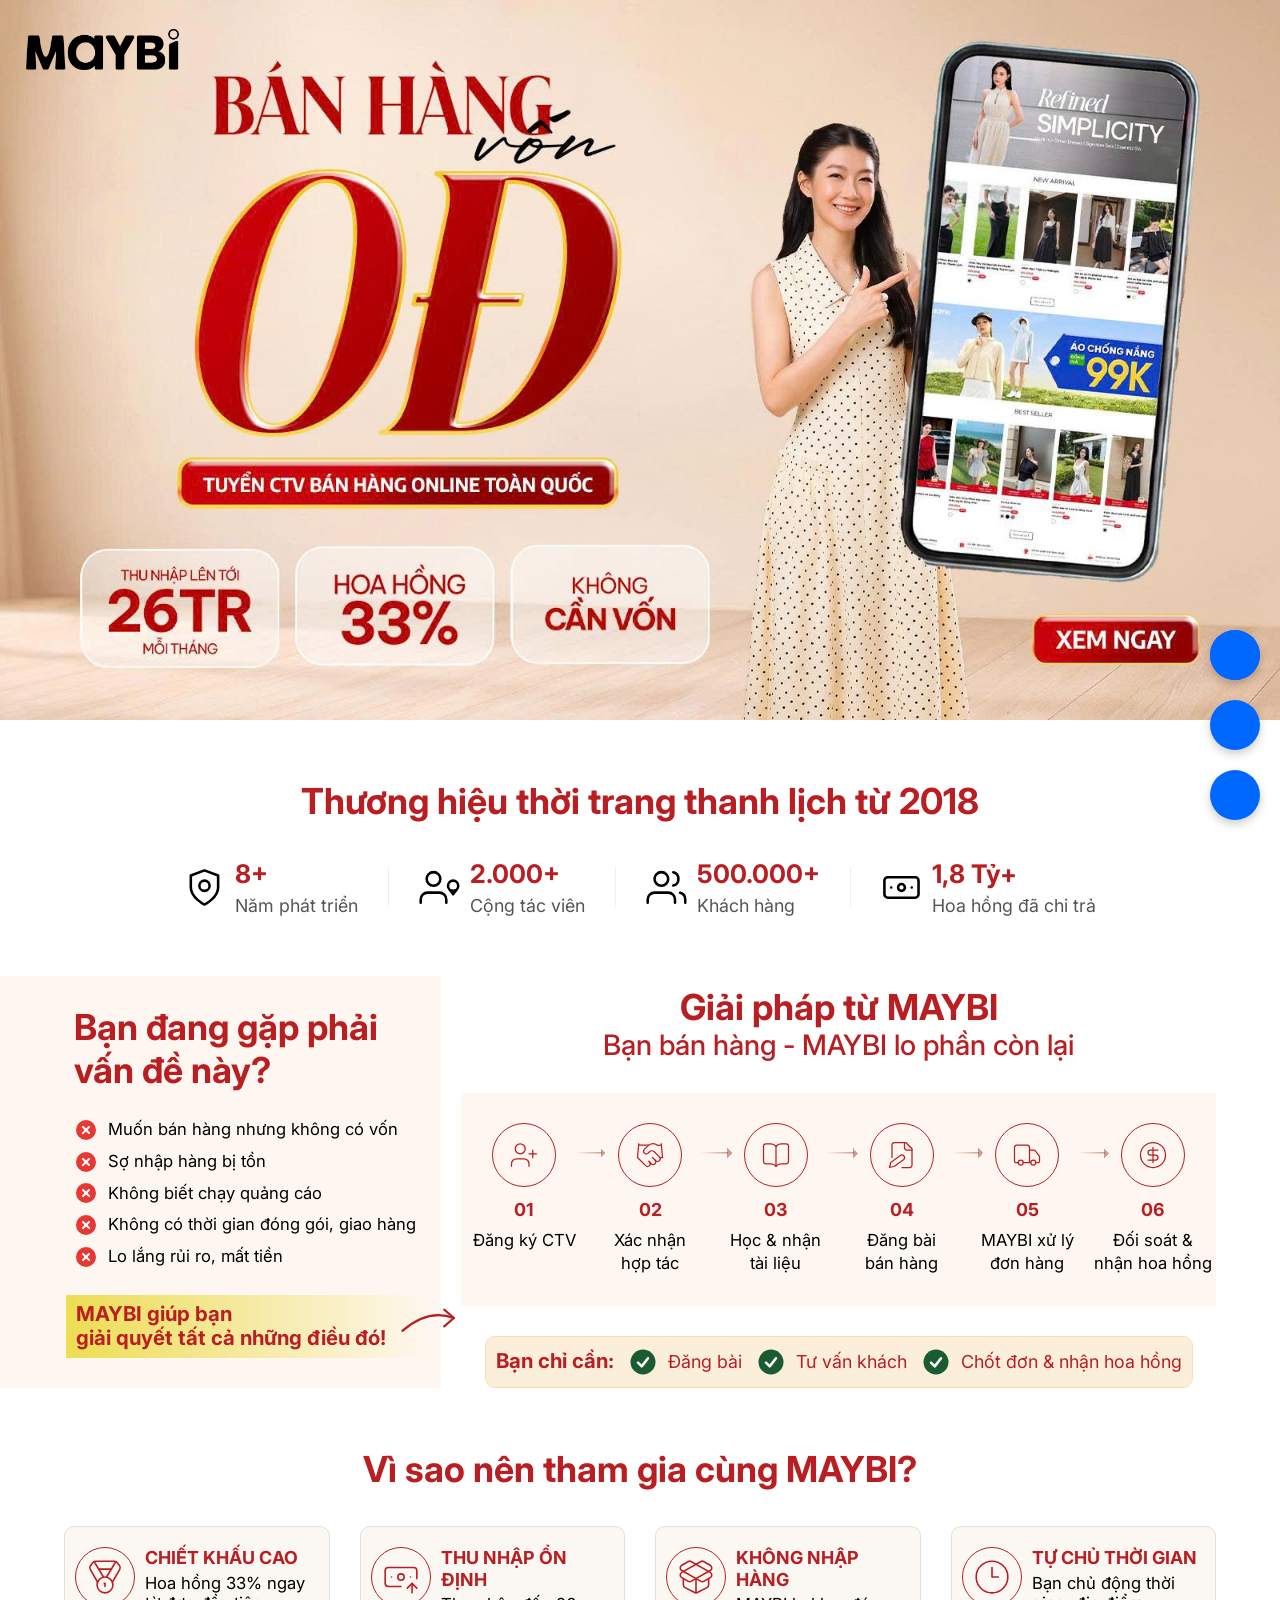
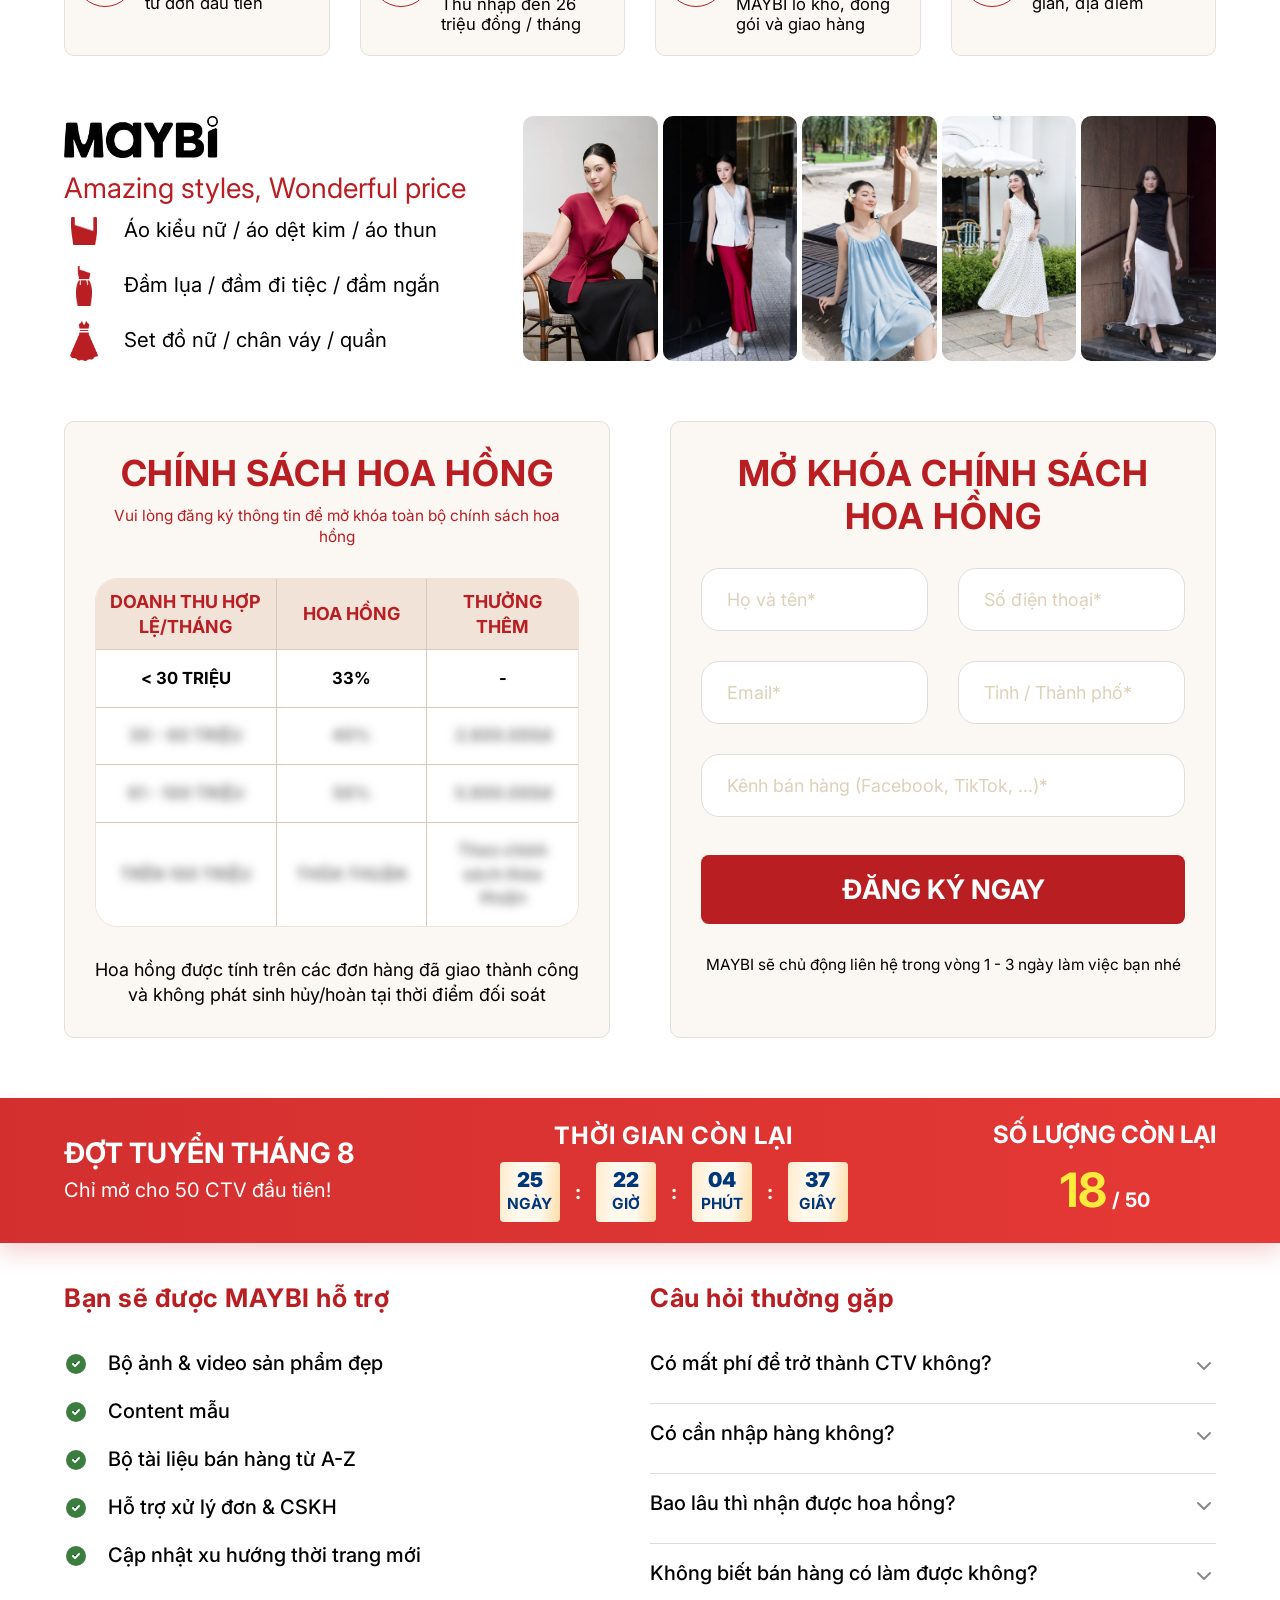
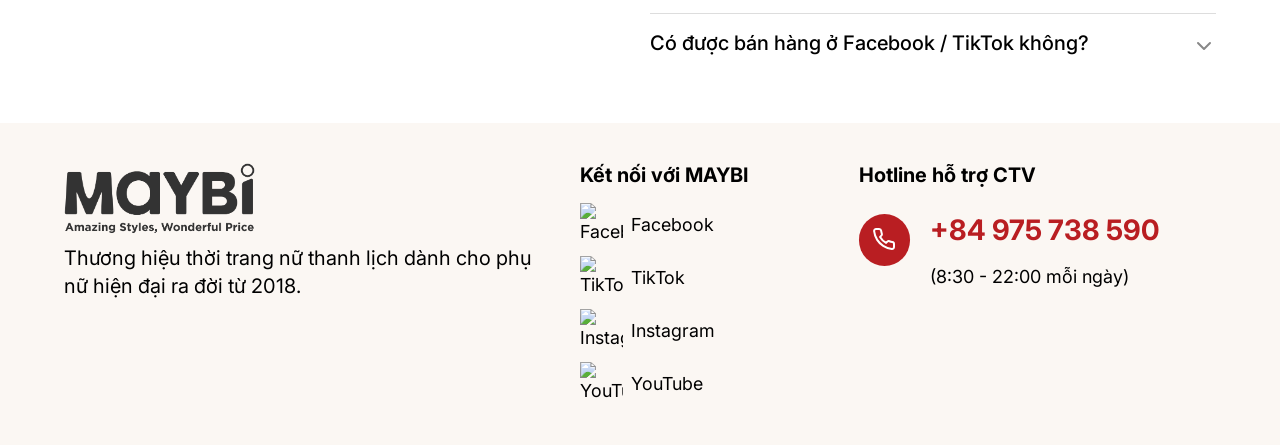
==== commit 9d73cb0e: "feat man doing 3 btns" ====
--- a/index2.html
+++ b/index2.html
@@ -195,6 +195,28 @@
                 <circle cx="12" cy="12" r="10" />
                 <path d="M16 8h-6a2 2 0 1 0 0 4h4a2 2 0 1 1 0 4H8" />
                 <path d="M12 18V6" />
+            </symbol>
+
+            <!-- Hotline Phone Icon -->
+            <symbol id="icon-phone" viewBox="0 0 24 24" fill="none" stroke="currentColor" stroke-width="2"
+                stroke-linecap="round" stroke-linejoin="round">
+                <path
+                    d="M22 16.92v3a2 2 0 0 1-2.18 2 19.79 19.79 0 0 1-8.63-3.07 19.5 19.5 0 0 1-6-6 19.79 19.79 0 0 1-3.07-8.67A2 2 0 0 1 4.11 2h3a2 2 0 0 1 2 1.72 12.84 12.84 0 0 0 .7 2.81 2 2 0 0 1-.45 2.11L8.09 9.91a16 16 0 0 0 6 6l1.27-1.27a2 2 0 0 1 2.11-.45 12.84 12.84 0 0 0 2.81.7A2 2 0 0 1 22 16.92z">
+                </path>
+            </symbol>
+
+            <!-- Nav Button Icons -->
+            <symbol id="icon-btn-phone" viewBox="0 0 24 24" fill="currentColor">
+                <path
+                    d="M6.62 10.79c1.44 2.83 3.76 5.14 6.59 6.59l2.2-2.2c.27-.27.67-.36 1.02-.24 1.12.37 2.33.57 3.57.57.55 0 1 .45 1 1V20c0 .55-.45 1-1 1-9.39 0-17-7.61-17-17 0-.55.45-1 1-1h3.5c.55 0 1 .45 1 1 0 1.25.2 2.45.57 3.57.11.35.03.74-.25 1.02l-2.2 2.2z" />
+            </symbol>
+            <symbol id="icon-btn-zalo" viewBox="0 0 24 24" fill="currentColor">
+                <path
+                    d="M21.54 11.751C21.54 5.922 16.924 1.2 11.233 1.2 5.541 1.2.925 5.922.925 11.751c0 2.502.946 4.862 2.628 6.643-1.026 3.013-3.078 4.298-3.078 4.298 2.052.19 5.34-1.23 7.027-2.736.878.163 1.77.247 2.731.247 5.69 0 11.306-4.668 11.306-10.493V11.75zM8.887 14.896H6.177L9.5 10.37h-3.23l-.11-2.472h5.816l-3.322 4.526h3.234v2.472zm10.749-1.954c0 2.368-1.928 4.29-4.305 4.29-2.378 0-4.307-1.922-4.307-4.29s1.929-4.29 4.307-4.29c2.377 0 4.305 1.922 4.305 4.29zm-1.848-5.748H15.01c-.812 0-1.468-.654-1.468-1.463 0-.809.656-1.463 1.468-1.463h2.778c.812 0 1.468.654 1.468 1.463 0 .81-.656 1.463-1.468 1.463zm-2.457 7.702c1.378 0 2.497-1.116 2.497-2.49 0-1.374-1.119-2.49-2.497-2.49-1.379 0-2.498 1.116-2.498 2.49 0 1.374 1.12 2.49 2.498 2.49z" />
+            </symbol>
+            <symbol id="icon-btn-messenger" viewBox="0 0 24 24" fill="currentColor">
+                <path
+                    d="M12 2C6.477 2 2 6.145 2 11.258c0 2.915 1.5 5.518 3.868 7.234v3.996l3.528-1.936c.833.228 1.706.354 2.604.354 5.523 0 10-4.144 10-9.258C22 6.145 17.523 2 12 2zm1.096 12.39-2.833-3.023-5.541 3.023 6.071-6.442 2.87 3.023 5.498-3.023-6.065 6.442z" />
             </symbol>
         </defs>
     </svg>
@@ -208,7 +230,7 @@
         </a>
     </header>
     <section class="section maybi-about">
-        <h2 class="about-title">Thương hiệu thời trang <br> thanh lịch từ 2016</h2>
+        <h2 class="about-title">Thương hiệu thời trang <br> thanh lịch từ 2018</h2>
         <div class="about-round">
             <div class="box">
                 <div class="box-thumb">
@@ -394,6 +416,7 @@
             </div>
         </div>
     </section>
+
     <!-- vì sao chọn maybi -->
     <section class="section maybi-benefit">
         <h2 class="benefit-title">Vì sao nên tham gia cùng MAYBI?</h2>
@@ -713,17 +736,13 @@
         </div>
     </section>
 
-
-
-
-
     <!-- footer -->
     <footer class="maybi-footer">
         <div>
             <div class="footer-thumb">
                 <img src="./public/images/LOGO_BLACK@300x-8.png" alt="Maybi" class="footer-logo">
             </div>
-            <p class="footer-desc">Thương hiệu thời trang nữ thanh lịch dành cho phụ nữ hiện đại ra đời từ 2016.</p>
+            <p class="footer-desc">Thương hiệu thời trang nữ thanh lịch dành cho phụ nữ hiện đại ra đời từ 2018.</p>
         </div>
         <div class="footer-connect">
             <h4 class="footer-title">Kết nối với MAYBI</h4>
@@ -748,20 +767,49 @@
             <h4 class="footer-title">Hotline hỗ trợ CTV</h4>
             <div class="footer-hotline">
                 <div class="hotline-icon-wrapper">
-                    <svg class="hotline-icon" viewBox="0 0 24 24" fill="none" stroke="currentColor" stroke-width="2"
-                        stroke-linecap="round" stroke-linejoin="round">
-                        <path
-                            d="M22 16.92v3a2 2 0 0 1-2.18 2 19.79 19.79 0 0 1-8.63-3.07 19.5 19.5 0 0 1-6-6 19.79 19.79 0 0 1-3.07-8.67A2 2 0 0 1 4.11 2h3a2 2 0 0 1 2 1.72 12.84 12.84 0 0 0 .7 2.81 2 2 0 0 1-.45 2.11L8.09 9.91a16 16 0 0 0 6 6l1.27-1.27a2 2 0 0 1 2.11-.45 12.84 12.84 0 0 0 2.81.7A2 2 0 0 1 22 16.92z">
-                        </path>
-                    </svg>
+                    <a href="tel:0975738590">
+                        <svg class="hotline-icon">
+                            <use href="#icon-phone"></use>
+                        </svg>
+                    </a>
                 </div>
                 <div class="hotline-info">
-                    <div class="hotline-number">+84 975 738 590</div>
+                    <div class="hotline-number">
+                        <a href="tel:0975738590">+84 975 738 590</a>
+                    </div>
                     <div class="hotline-time">(8:30 - 22:00 mỗi ngày)</div>
                 </div>
             </div>
         </div>
     </footer>
+
+    <!-- btn phone, zl, mess -->
+    <div class="nav-buttons" aria-label="Liên hệ nhanh">
+        <a href="tel:+84975738590" class="nav-btn nav-btn--phone" aria-label="Gọi điện thoại">
+            <span class="nav-btn_tooltip">Gọi ngay</span>
+            <span class="nav-btn_icon">
+                <img src="https://networldsolutions.net/products/assets/images/nav-button/phone-icon.svg" alt="">
+            </span>
+            <span class="nav-btn_pulse" aria-hidden="true"></span>
+        </a>
+        <a href="https://zalo.me/2008307644148935059?utm_source=ctv&utm_medium=landing_page&utm_campaign=nut_nhan_tin_zalo"
+            class="nav-btn nav-btn--zalo" id="nav-btn-zalo" target="_blank" aria-label="Chat Zalo">
+            <span class="nav-btn_tooltip">Chat Zalo</span>
+            <span class="nav-btn_icon">
+                <img src="https://networldsolutions.net/products/assets/images/nav-button/zalo-icon.svg" alt="">
+            </span>
+        </a>
+        <a href="https://m.me/maybi.official?utm_source=ctv&utm_medium=landing_page&utm_campaign=nut_nhan_tin_messenger"
+            class="nav-btn nav-btn--messenger" id="nav-btn-messenger" target="_blank"
+            aria-label="Chat Facebook Messenger">
+            <span class="nav-btn_tooltip">Nhắn tin</span>
+            <span class="nav-btn_icon">
+                <img src="https://networldsolutions.net/products/assets/images/nav-button/facebook-mes-icon.svg" alt="">
+            </span>
+        </a>
+    </div>
+
+
     <script src="js/countdown.js"></script>
     <script type="text/javascript" src="js/main.js"></script>
 </body>
--- a/css/default.css
+++ b/css/default.css
@@ -27,6 +27,7 @@
   --bg-pink: #fef7f1;
   --text-red: #b91e22;
   --yellow: #ffeb3b;
+  --bg-btn-nav: #0068ff;
 }
 
 body {
--- a/css/style2.css
+++ b/css/style2.css
@@ -1037,3 +1037,81 @@
   font-size: clamp(10px, 1.8vw, 1.8em);
   color: var(--black);
 }
+
+/* 3 btns */
+.nav-buttons {
+  font-size: 1rem;
+  position: fixed;
+  bottom: 8em;
+  right: 2em;
+  display: flex;
+  flex-direction: column;
+  align-items: center;
+  gap: 2em;
+  z-index: 10;
+}
+
+.nav-btn {
+  position: relative;
+  width: 5em;
+  height: 5em;
+  border-radius: 50%;
+  display: flex;
+  align-items: center;
+  justify-content: center;
+  box-shadow: 0 4px 10px rgba(0, 0, 0, 0.2);
+  text-decoration: none;
+  transition: transform 0.3s ease;
+}
+
+.nav-btn--phone,
+.nav-btn--zalo,
+.nav-btn--messenger {
+  background-color: var(--bg-btn-nav);
+}
+
+.nav-btn:hover {
+  transform: scale(1.1);
+}
+
+.nav-btn_tooltip {
+  position: absolute;
+  right: 3em;
+  background: rgba(0, 0, 0, 0.75);
+  color: #fff;
+  padding: 6px 12px;
+  border-radius: 6px;
+  font-size: 14px;
+  white-space: nowrap;
+  opacity: 0;
+  visibility: hidden;
+  transition:
+    opacity 0.3s ease,
+    visibility 0.3s ease;
+}
+
+.nav-btn:hover .nav-btn_tooltip {
+  opacity: 1;
+  visibility: visible;
+}
+
+.nav-btn_pulse {
+  position: absolute;
+  width: 100%;
+  height: 100%;
+  border-radius: 50%;
+  background-color: inherit;
+  z-index: -1;
+  animation: pulse 1.5s infinite;
+}
+
+@keyframes pulse {
+  0% {
+    transform: scale(1);
+    opacity: 0.8;
+  }
+  100% {
+    transform: scale(1.6);
+    opacity: 0;
+  }
+}
